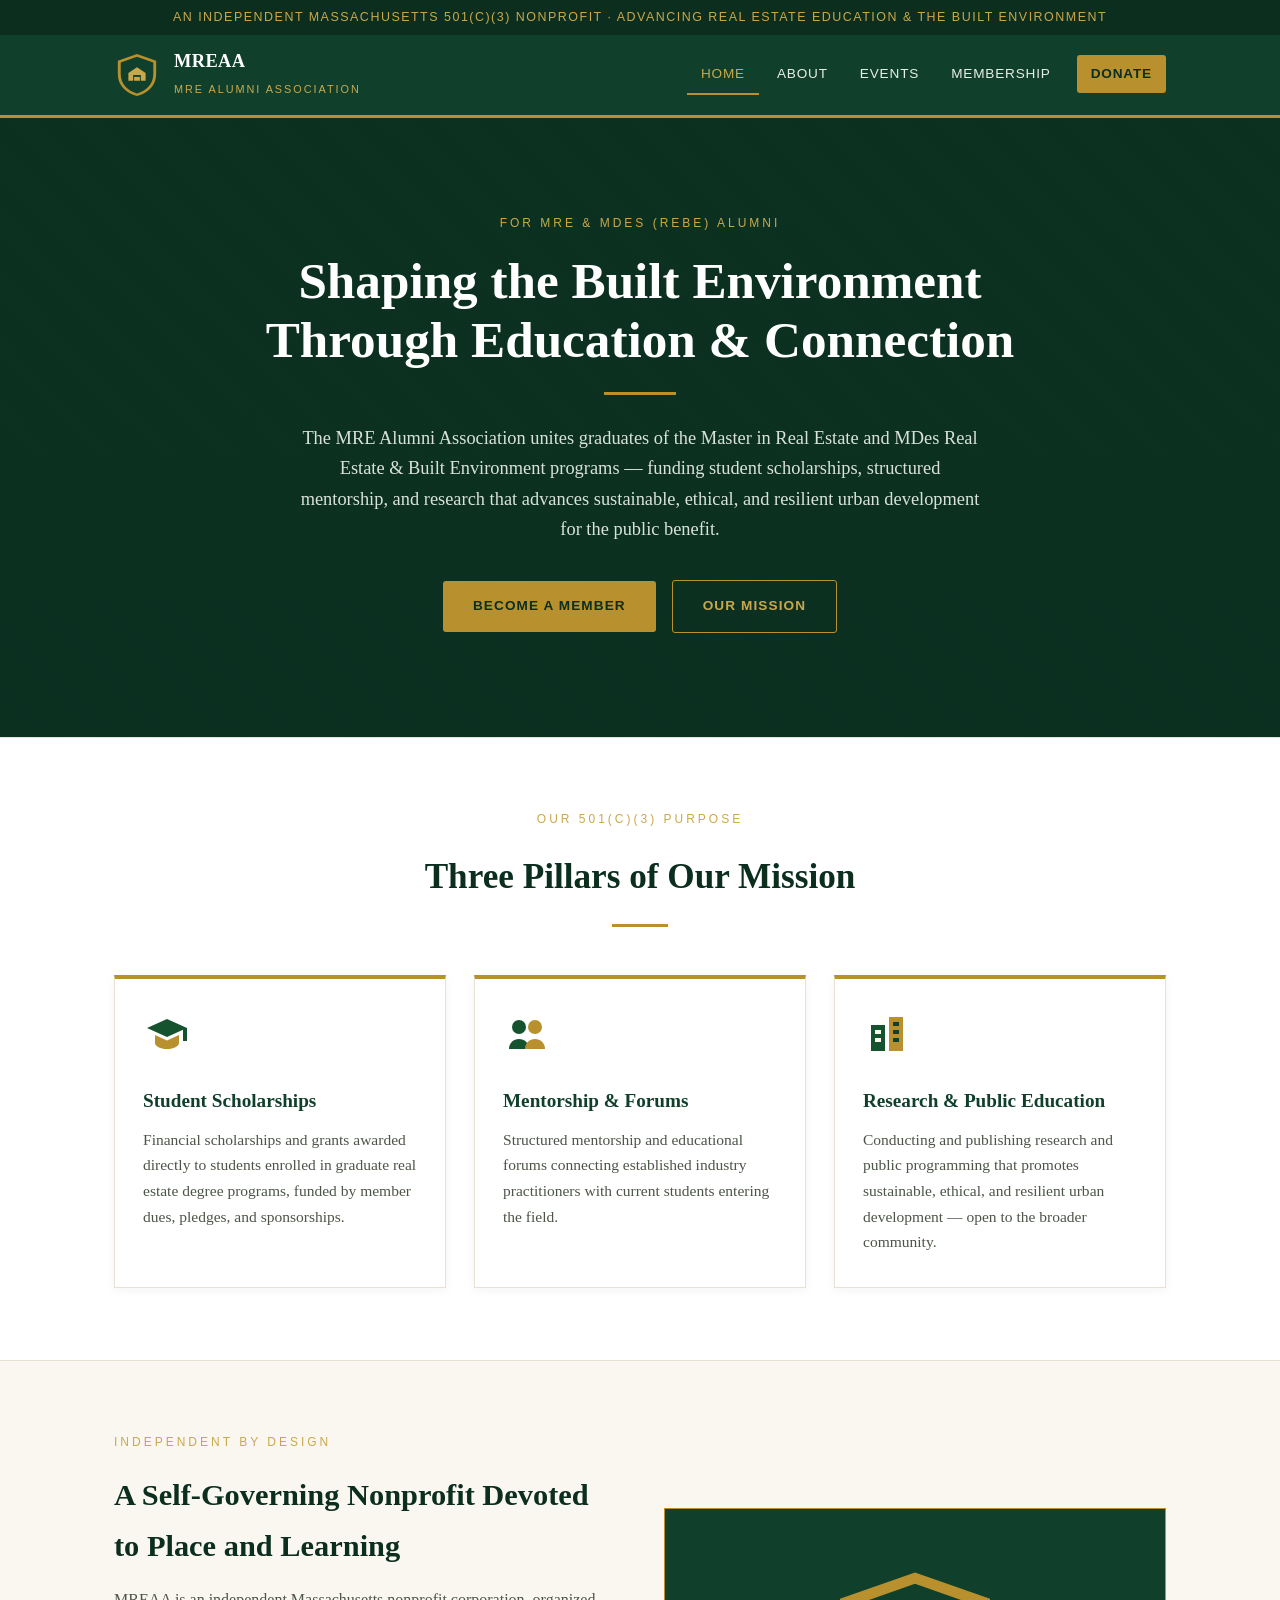
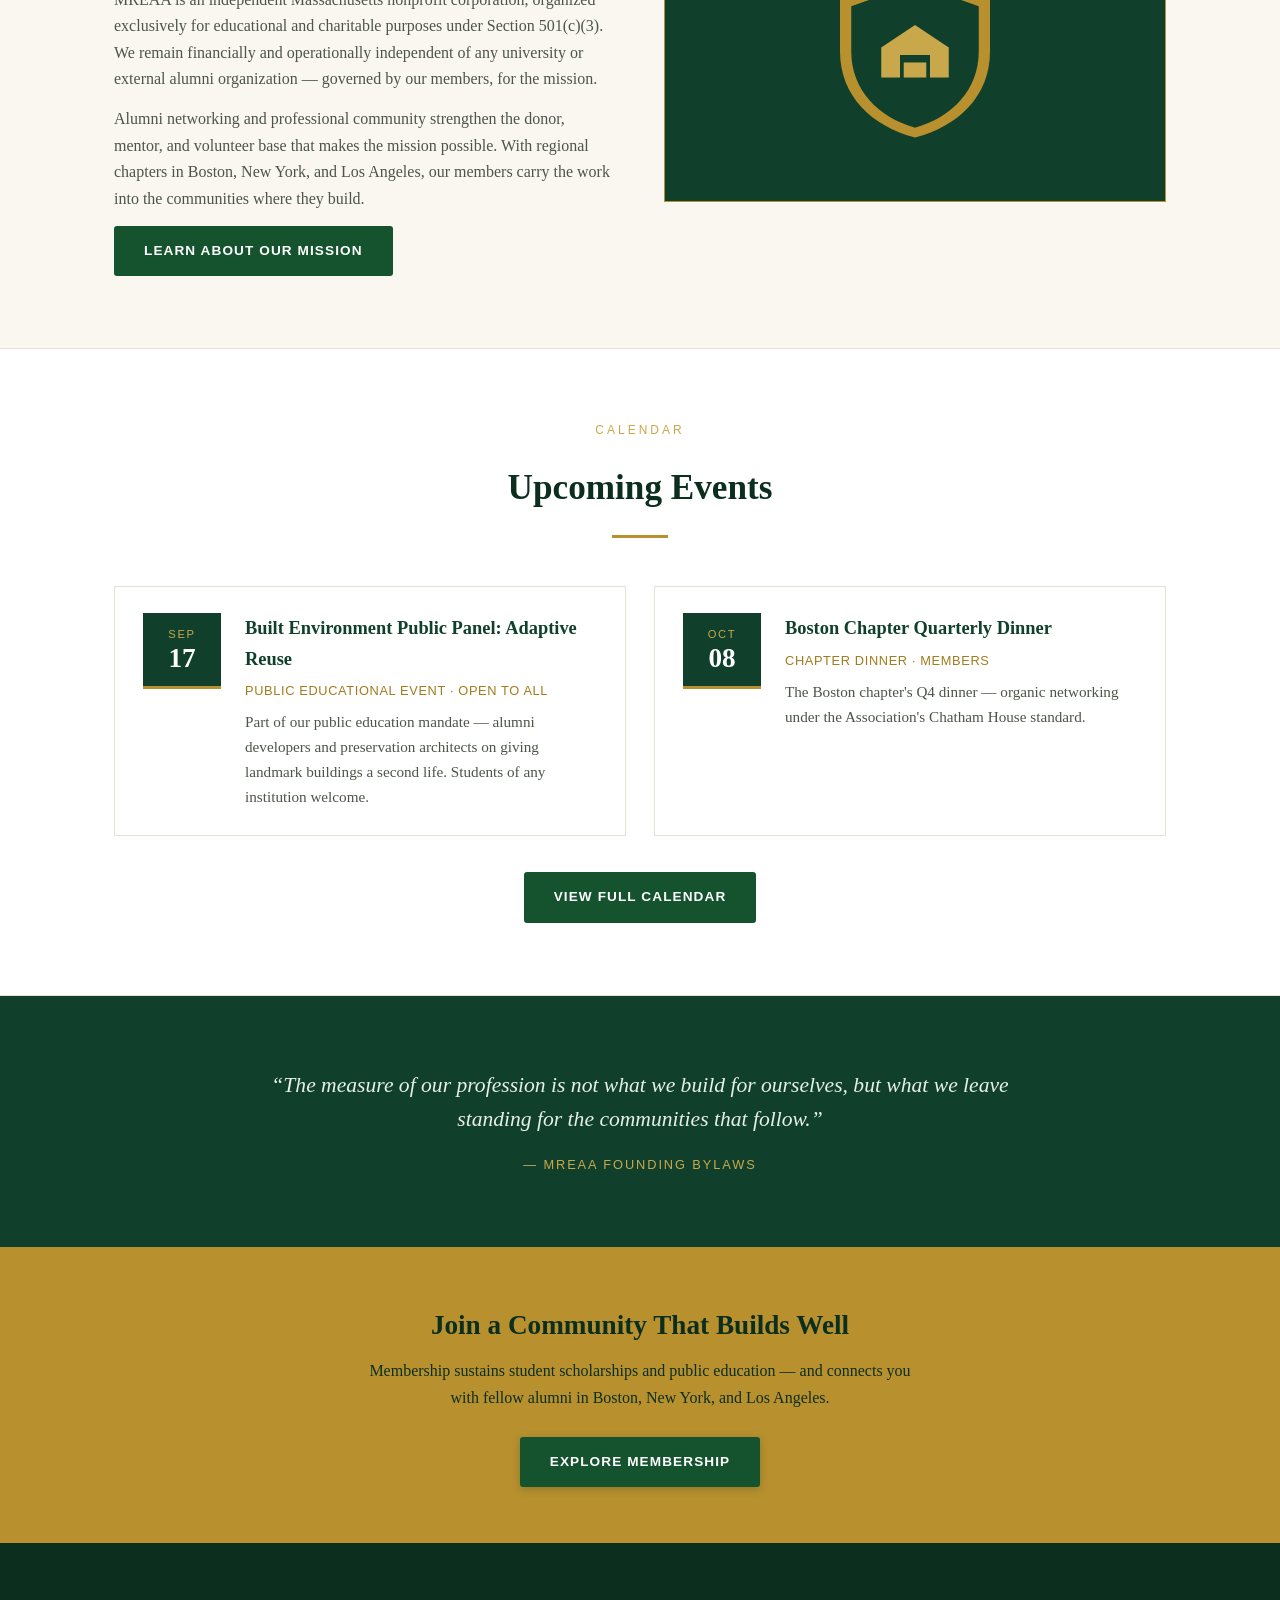
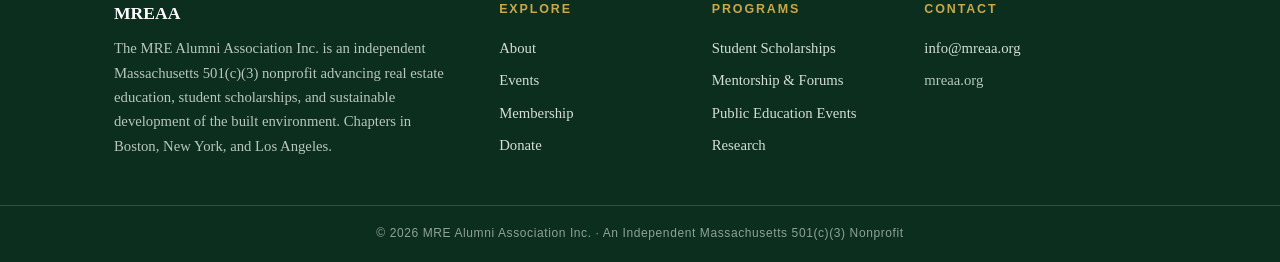
==== index.html @ 16f95cc4 "Add files via upload" ====
<!DOCTYPE html>
<html lang="en">
<head>
<meta charset="UTF-8">
<meta name="viewport" content="width=device-width, initial-scale=1.0">
<title>MREAA — MRE Alumni Association</title>
<meta name="description" content="The MRE Alumni Association (MREAA) is an independent Massachusetts 501(c)(3) nonprofit advancing real estate education, student scholarships, and sustainable development of the built environment.">
<link rel="stylesheet" href="styles.css">
</head>
<body>

<div class="topbar">An independent Massachusetts 501(c)(3) nonprofit · Advancing real estate education &amp; the built environment</div>

<header class="site">
  <div class="nav-wrap">
    <a class="brand" href="index.html">
      <svg class="crest" viewBox="0 0 48 48" xmlns="http://www.w3.org/2000/svg" aria-hidden="true">
        <path d="M24 2 44 9v14c0 12-8.5 20-20 23C12.5 43 4 35 4 23V9z" fill="#b8912e"/>
        <path d="M24 5 41 11v12c0 10.5-7.3 17.6-17 20.4C14.3 40.6 7 33.5 7 23V11z" fill="#10402c"/>
        <path d="M15 30v-8l9-6 9 6v8h-5v-6h-8v6z" fill="#c9a84c"/>
        <rect x="21" y="26" width="6" height="4" fill="#c9a84c"/>
      </svg>
      <span class="brand-text">
        <span class="name">MREAA</span><br>
        <span class="tag">MRE Alumni Association</span>
      </span>
    </a>
    <nav class="main" aria-label="Primary">
      <ul>
        <li><a href="index.html" class="active">Home</a></li>
        <li><a href="about.html">About</a></li>
        <li><a href="events.html">Events</a></li>
        <li><a href="membership.html">Membership</a></li>
        <li><a href="donate.html" class="btn-nav">Donate</a></li>
      </ul>
    </nav>
  </div>
</header>

<section class="hero">
  <span class="kicker">For MRE &amp; MDes (REBE) Alumni</span>
  <h1>Shaping the Built Environment Through Education &amp; Connection</h1>
  <hr class="hero-rule">
  <p class="lede">The MRE Alumni Association unites graduates of the Master in Real Estate and MDes Real Estate &amp; Built Environment programs — funding student scholarships, structured mentorship, and research that advances sustainable, ethical, and resilient urban development for the public benefit.</p>
  <a class="btn btn-gold" href="membership.html">Become a Member</a>
  <a class="btn btn-outline" href="about.html">Our Mission</a>
</section>

<section class="band alt">
  <div class="container">
    <div class="section-head">
      <span class="section-kicker">Our 501(c)(3) Purpose</span>
      <h2 class="section-title">Three Pillars of Our Mission</h2>
      <hr class="rule-under">
    </div>
    <div class="grid cols-3">
      <div class="card">
        <svg class="icon" viewBox="0 0 48 48" fill="none" xmlns="http://www.w3.org/2000/svg" aria-hidden="true">
          <path d="M24 8 4 17l20 9 16-7.2V30h4V17z" fill="#14532d"/>
          <path d="M12 24v8c0 3.3 5.4 6 12 6s12-2.7 12-6v-8l-12 5.4z" fill="#b8912e"/>
        </svg>
        <h3>Student Scholarships</h3>
        <p>Financial scholarships and grants awarded directly to students enrolled in graduate real estate degree programs, funded by member dues, pledges, and sponsorships.</p>
      </div>
      <div class="card">
        <svg class="icon" viewBox="0 0 48 48" fill="none" xmlns="http://www.w3.org/2000/svg" aria-hidden="true">
          <circle cx="16" cy="16" r="7" fill="#14532d"/>
          <circle cx="32" cy="16" r="7" fill="#b8912e"/>
          <path d="M6 38c0-6 4.5-10 10-10s10 4 10 10z" fill="#14532d"/>
          <path d="M22 38c0-6 4.5-10 10-10s10 4 10 10z" fill="#b8912e"/>
        </svg>
        <h3>Mentorship &amp; Forums</h3>
        <p>Structured mentorship and educational forums connecting established industry practitioners with current students entering the field.</p>
      </div>
      <div class="card">
        <svg class="icon" viewBox="0 0 48 48" fill="none" xmlns="http://www.w3.org/2000/svg" aria-hidden="true">
          <rect x="8" y="14" width="14" height="26" fill="#14532d"/>
          <rect x="26" y="6" width="14" height="34" fill="#b8912e"/>
          <rect x="12" y="19" width="6" height="4" fill="#faf7f0"/><rect x="12" y="27" width="6" height="4" fill="#faf7f0"/>
          <rect x="30" y="11" width="6" height="4" fill="#10402c"/><rect x="30" y="19" width="6" height="4" fill="#10402c"/><rect x="30" y="27" width="6" height="4" fill="#10402c"/>
        </svg>
        <h3>Research &amp; Public Education</h3>
        <p>Conducting and publishing research and public programming that promotes sustainable, ethical, and resilient urban development — open to the broader community.</p>
      </div>
    </div>
  </div>
</section>

<section class="band">
  <div class="container two-col">
    <div>
      <span class="section-kicker">Independent by Design</span>
      <h2>A Self-Governing Nonprofit Devoted to Place and Learning</h2>
      <p>MREAA is an independent Massachusetts nonprofit corporation, organized exclusively for educational and charitable purposes under Section 501(c)(3). We remain financially and operationally independent of any university or external alumni organization — governed by our members, for the mission.</p>
      <p>Alumni networking and professional community strengthen the donor, mentor, and volunteer base that makes the mission possible. With regional chapters in Boston, New York, and Los Angeles, our members carry the work into the communities where they build.</p>
      <a class="btn btn-green" href="about.html">Learn About Our Mission</a>
    </div>
    <div class="crest-panel">
      <svg viewBox="0 0 48 48" width="180" height="180" xmlns="http://www.w3.org/2000/svg" aria-hidden="true">
        <path d="M24 2 44 9v14c0 12-8.5 20-20 23C12.5 43 4 35 4 23V9z" fill="#b8912e"/>
        <path d="M24 5 41 11v12c0 10.5-7.3 17.6-17 20.4C14.3 40.6 7 33.5 7 23V11z" fill="#10402c"/>
        <path d="M15 30v-8l9-6 9 6v8h-5v-6h-8v6z" fill="#c9a84c"/>
        <rect x="21" y="26" width="6" height="4" fill="#c9a84c"/>
      </svg>
    </div>
  </div>
</section>

<section class="band alt">
  <div class="container">
    <div class="section-head">
      <span class="section-kicker">Calendar</span>
      <h2 class="section-title">Upcoming Events</h2>
      <hr class="rule-under">
    </div>
    <div class="grid cols-2">
      <div class="event">
        <div class="date"><div class="mon">Sep</div><div class="day">17</div></div>
        <div>
          <h3>Built Environment Public Panel: Adaptive Reuse</h3>
          <div class="meta">Public Educational Event · Open to All</div>
          <p>Part of our public education mandate — alumni developers and preservation architects on giving landmark buildings a second life. Students of any institution welcome.</p>
        </div>
      </div>
      <div class="event">
        <div class="date"><div class="mon">Oct</div><div class="day">08</div></div>
        <div>
          <h3>Boston Chapter Quarterly Dinner</h3>
          <div class="meta">Chapter Dinner · Members</div>
          <p>The Boston chapter's Q4 dinner — organic networking under the Association's Chatham House standard.</p>
        </div>
      </div>
    </div>
    <p style="text-align:center; margin-top:36px;"><a class="btn btn-green" href="events.html">View Full Calendar</a></p>
  </div>
</section>

<section class="band green">
  <div class="container">
    <blockquote class="pull">
      “The measure of our profession is not what we build for ourselves, but what we leave standing for the communities that follow.”
      <footer>— MREAA Founding Bylaws</footer>
    </blockquote>
  </div>
</section>

<div class="cta-strip">
  <h2>Join a Community That Builds Well</h2>
  <p>Membership sustains student scholarships and public education — and connects you with fellow alumni in Boston, New York, and Los Angeles.</p>
  <a class="btn btn-green" href="membership.html">Explore Membership</a>
</div>

<footer class="site">
  <div class="container footer-grid">
    <div class="footer-brand">
      <div class="name">MREAA</div>
      <p>The MRE Alumni Association Inc. is an independent Massachusetts 501(c)(3) nonprofit advancing real estate education, student scholarships, and sustainable development of the built environment. Chapters in Boston, New York, and Los Angeles.</p>
    </div>
    <div>
      <h4>Explore</h4>
      <ul>
        <li><a href="about.html">About</a></li>
        <li><a href="events.html">Events</a></li>
        <li><a href="membership.html">Membership</a></li>
        <li><a href="donate.html">Donate</a></li>
      </ul>
    </div>
    <div>
      <h4>Programs</h4>
      <ul>
        <li><a href="donate.html">Student Scholarships</a></li>
        <li><a href="about.html">Mentorship &amp; Forums</a></li>
        <li><a href="events.html">Public Education Events</a></li>
        <li><a href="about.html">Research</a></li>
      </ul>
    </div>
    <div>
      <h4>Contact</h4>
      <ul>
        <li><a href="mailto:info@mreaa.org">info@mreaa.org</a></li>
        <li>mreaa.org</li>
      </ul>
    </div>
  </div>
  <div class="footer-bottom">© 2026 MRE Alumni Association Inc. · An Independent Massachusetts 501(c)(3) Nonprofit</div>
</footer>

</body>
</html>
---- styles.css ----
/* ==========================================================
   MREAA — MRE Alumni Association
   Ivy League palette: deep green, antique gold, cream
   ========================================================== */

:root {
  --green-900: #0b2e1f;   /* near-black green */
  --green-800: #10402c;
  --green-700: #14532d;   /* primary ivy green */
  --green-600: #1e6b3c;
  --green-100: #e6efe9;
  --gold-600: #a07c1e;
  --gold-500: #b8912e;    /* primary gold */
  --gold-400: #c9a84c;
  --gold-100: #f4ecd8;
  --cream: #faf7f0;
  --ink: #24291f;
  --ink-soft: #4c5548;
  --white: #ffffff;
  --serif: Georgia, "Times New Roman", Times, serif;
  --sans: "Helvetica Neue", Helvetica, Arial, sans-serif;
}

* { margin: 0; padding: 0; box-sizing: border-box; }

html { scroll-behavior: smooth; }

body {
  font-family: var(--serif);
  color: var(--ink);
  background: var(--cream);
  line-height: 1.65;
}

img { max-width: 100%; display: block; }

a { color: var(--green-700); }

.container { max-width: 1100px; margin: 0 auto; padding: 0 24px; }

/* ---------- Top bar ---------- */
.topbar {
  background: var(--green-900);
  color: var(--gold-400);
  font-family: var(--sans);
  font-size: 0.78rem;
  letter-spacing: 0.12em;
  text-transform: uppercase;
  text-align: center;
  padding: 7px 12px;
}

/* ---------- Header / nav ---------- */
header.site {
  background: var(--green-800);
  border-bottom: 3px solid var(--gold-500);
  position: sticky;
  top: 0;
  z-index: 50;
}

.nav-wrap {
  display: flex;
  align-items: center;
  justify-content: space-between;
  padding: 14px 24px;
  max-width: 1100px;
  margin: 0 auto;
  flex-wrap: wrap;
  gap: 12px;
}

.brand {
  display: flex;
  align-items: center;
  gap: 14px;
  text-decoration: none;
}

.brand .crest {
  width: 46px; height: 46px; flex: none;
}

.brand-text .name {
  color: var(--white);
  font-size: 1.15rem;
  font-weight: 700;
  letter-spacing: 0.02em;
  line-height: 1.2;
}

.brand-text .tag {
  color: var(--gold-400);
  font-family: var(--sans);
  font-size: 0.68rem;
  letter-spacing: 0.18em;
  text-transform: uppercase;
}

nav.main ul {
  display: flex;
  list-style: none;
  gap: 4px;
  flex-wrap: wrap;
}

nav.main a {
  display: block;
  color: #e8ede9;
  text-decoration: none;
  font-family: var(--sans);
  font-size: 0.85rem;
  letter-spacing: 0.06em;
  text-transform: uppercase;
  padding: 8px 14px;
  border-bottom: 2px solid transparent;
  transition: color .15s, border-color .15s;
}

nav.main a:hover { color: var(--gold-400); }

nav.main a.active {
  color: var(--gold-400);
  border-bottom-color: var(--gold-500);
}

nav.main a.btn-nav {
  background: var(--gold-500);
  color: var(--green-900);
  font-weight: 700;
  border-radius: 3px;
  border-bottom: none;
  margin-left: 8px;
}

nav.main a.btn-nav:hover { background: var(--gold-400); color: var(--green-900); }

/* ---------- Hero ---------- */
.hero {
  background:
    linear-gradient(rgba(11,46,31,0.82), rgba(11,46,31,0.9)),
    repeating-linear-gradient(45deg, #10402c 0 22px, #0e3a28 22px 44px);
  color: var(--white);
  text-align: center;
  padding: 96px 24px 104px;
}

.hero .kicker,
.section-kicker {
  font-family: var(--sans);
  font-size: 0.75rem;
  letter-spacing: 0.25em;
  text-transform: uppercase;
  color: var(--gold-400);
  display: block;
  margin-bottom: 18px;
}

.hero h1 {
  font-size: clamp(2rem, 5vw, 3.2rem);
  font-weight: 700;
  line-height: 1.15;
  max-width: 820px;
  margin: 0 auto 22px;
}

.hero p.lede {
  font-size: 1.15rem;
  color: #d9e2da;
  max-width: 680px;
  margin: 0 auto 36px;
}

.hero-rule {
  width: 72px; height: 3px;
  background: var(--gold-500);
  margin: 0 auto 28px;
  border: none;
}

/* Page hero (interior pages) */
.page-hero {
  background: linear-gradient(rgba(11,46,31,0.85), rgba(11,46,31,0.92)),
    repeating-linear-gradient(45deg, #10402c 0 22px, #0e3a28 22px 44px);
  color: var(--white);
  text-align: center;
  padding: 64px 24px;
}

.page-hero h1 { font-size: clamp(1.8rem, 4vw, 2.6rem); margin-bottom: 12px; }
.page-hero p { color: #d9e2da; max-width: 640px; margin: 0 auto; }

/* ---------- Buttons ---------- */
.btn {
  display: inline-block;
  font-family: var(--sans);
  font-size: 0.85rem;
  font-weight: 700;
  letter-spacing: 0.08em;
  text-transform: uppercase;
  text-decoration: none;
  padding: 14px 30px;
  border-radius: 3px;
  transition: background .15s, color .15s;
  cursor: pointer;
  border: none;
}

.btn-gold { background: var(--gold-500); color: var(--green-900); }
.btn-gold:hover { background: var(--gold-400); }

.btn-outline {
  background: transparent;
  color: var(--gold-400);
  border: 1.5px solid var(--gold-500);
  margin-left: 12px;
}
.btn-outline:hover { background: var(--gold-500); color: var(--green-900); }

.btn-green { background: var(--green-700); color: var(--white); }
.btn-green:hover { background: var(--green-600); }

/* ---------- Sections ---------- */
section.band { padding: 72px 0; }
section.band.alt { background: var(--white); border-top: 1px solid #e7e2d4; border-bottom: 1px solid #e7e2d4; }
section.band.green { background: var(--green-800); color: var(--white); }
section.band.green h2 { color: var(--white); }

.section-head { text-align: center; max-width: 700px; margin: 0 auto 48px; }

h2.section-title {
  font-size: clamp(1.6rem, 3.4vw, 2.2rem);
  color: var(--green-900);
  margin-bottom: 14px;
}

.section-head p { color: var(--ink-soft); }

.rule-under {
  width: 56px; height: 3px; background: var(--gold-500);
  border: none; margin: 18px auto 0;
}

/* ---------- Cards ---------- */
.grid { display: grid; gap: 28px; }
.grid.cols-3 { grid-template-columns: repeat(auto-fit, minmax(280px, 1fr)); }
.grid.cols-2 { grid-template-columns: repeat(auto-fit, minmax(320px, 1fr)); }

.card {
  background: var(--white);
  border: 1px solid #e7e2d4;
  border-top: 4px solid var(--gold-500);
  padding: 32px 28px;
  box-shadow: 0 2px 10px rgba(11,46,31,0.05);
}

.card h3 { color: var(--green-800); font-size: 1.2rem; margin-bottom: 10px; }
.card p { color: var(--ink-soft); font-size: 0.97rem; }

.card .icon {
  width: 48px; height: 48px;
  margin-bottom: 18px;
}

/* Event cards */
.event {
  display: flex;
  gap: 24px;
  background: var(--white);
  border: 1px solid #e7e2d4;
  padding: 26px 28px;
  align-items: flex-start;
}

.event .date {
  flex: none;
  width: 78px;
  text-align: center;
  background: var(--green-800);
  color: var(--white);
  border-bottom: 3px solid var(--gold-500);
  padding: 12px 8px;
}

.event .date .mon {
  font-family: var(--sans);
  font-size: 0.7rem;
  letter-spacing: 0.15em;
  text-transform: uppercase;
  color: var(--gold-400);
}

.event .date .day { font-size: 1.7rem; font-weight: 700; line-height: 1.1; }

.event h3 { color: var(--green-800); margin-bottom: 6px; font-size: 1.15rem; }

.event .meta {
  font-family: var(--sans);
  font-size: 0.8rem;
  color: var(--gold-600);
  letter-spacing: 0.05em;
  text-transform: uppercase;
  margin-bottom: 8px;
}

.event p { color: var(--ink-soft); font-size: 0.95rem; }

/* ---------- Stats ---------- */
.stats { display: grid; grid-template-columns: repeat(auto-fit, minmax(180px, 1fr)); gap: 24px; text-align: center; }
.stat .num { font-size: 2.6rem; font-weight: 700; color: var(--gold-400); line-height: 1.1; }
.stat .label { font-family: var(--sans); font-size: 0.8rem; letter-spacing: 0.12em; text-transform: uppercase; color: #cfd9d1; margin-top: 6px; }

/* ---------- Membership tiers ---------- */
.tier {
  background: var(--white);
  border: 1px solid #e7e2d4;
  padding: 36px 30px;
  text-align: center;
  display: flex;
  flex-direction: column;
}

.tier.featured { border: 2px solid var(--gold-500); position: relative; }

.tier.featured .flag {
  position: absolute; top: -13px; left: 50%; transform: translateX(-50%);
  background: var(--gold-500); color: var(--green-900);
  font-family: var(--sans); font-size: 0.68rem; font-weight: 700;
  letter-spacing: 0.14em; text-transform: uppercase;
  padding: 4px 14px; border-radius: 2px;
}

.tier h3 { color: var(--green-800); font-size: 1.25rem; }

.tier .price { font-size: 2.4rem; font-weight: 700; color: var(--green-900); margin: 14px 0 2px; }
.tier .per { font-family: var(--sans); font-size: 0.78rem; color: var(--ink-soft); text-transform: uppercase; letter-spacing: 0.1em; margin-bottom: 20px; }

.tier ul { list-style: none; text-align: left; margin: 0 0 26px; flex: 1; }
.tier ul li {
  padding: 8px 0 8px 26px;
  border-bottom: 1px solid #f0ece0;
  font-size: 0.93rem;
  color: var(--ink-soft);
  position: relative;
}
.tier ul li::before {
  content: "✦";
  color: var(--gold-500);
  position: absolute; left: 2px;
}

/* ---------- Forms ---------- */
.form-panel {
  background: var(--white);
  border: 1px solid #e7e2d4;
  border-top: 4px solid var(--gold-500);
  padding: 40px;
  max-width: 720px;
  margin: 0 auto;
}

.form-grid { display: grid; grid-template-columns: 1fr 1fr; gap: 18px; }
.form-grid .full { grid-column: 1 / -1; }

label {
  display: block;
  font-family: var(--sans);
  font-size: 0.78rem;
  font-weight: 700;
  letter-spacing: 0.08em;
  text-transform: uppercase;
  color: var(--green-800);
  margin-bottom: 6px;
}

input, select, textarea {
  width: 100%;
  font-family: var(--serif);
  font-size: 1rem;
  padding: 11px 12px;
  border: 1px solid #cfc9b8;
  border-radius: 2px;
  background: var(--cream);
  color: var(--ink);
}

input:focus, select:focus, textarea:focus {
  outline: 2px solid var(--gold-500);
  border-color: var(--gold-500);
}

/* ---------- Donate levels ---------- */
.give-levels { display: grid; grid-template-columns: repeat(auto-fit, minmax(150px, 1fr)); gap: 16px; margin: 28px 0; }

.give-level {
  border: 1.5px solid var(--green-700);
  background: var(--white);
  color: var(--green-800);
  text-align: center;
  padding: 20px 10px;
  font-size: 1.3rem;
  font-weight: 700;
  cursor: pointer;
  transition: background .15s, color .15s;
}
.give-level:hover, .give-level.selected { background: var(--green-700); color: var(--white); }
.give-level small { display: block; font-family: var(--sans); font-size: 0.68rem; font-weight: 400; letter-spacing: 0.1em; text-transform: uppercase; margin-top: 4px; }

/* ---------- Quote ---------- */
blockquote.pull {
  max-width: 760px;
  margin: 0 auto;
  text-align: center;
  font-size: 1.35rem;
  font-style: italic;
  color: var(--green-100);
  line-height: 1.6;
}
blockquote.pull footer {
  margin-top: 18px;
  font-style: normal;
  font-family: var(--sans);
  font-size: 0.8rem;
  letter-spacing: 0.15em;
  text-transform: uppercase;
  color: var(--gold-400);
}

/* ---------- CTA strip ---------- */
.cta-strip {
  background: var(--gold-500);
  color: var(--green-900);
  text-align: center;
  padding: 56px 24px;
}
.cta-strip h2 { font-size: 1.7rem; margin-bottom: 10px; }
.cta-strip p { max-width: 560px; margin: 0 auto 26px; }
.cta-strip .btn-green { box-shadow: 0 2px 8px rgba(11,46,31,0.25); }

/* ---------- Footer ---------- */
footer.site {
  background: var(--green-900);
  color: #b9c6bc;
  padding: 56px 0 0;
  font-size: 0.92rem;
}

.footer-grid {
  display: grid;
  grid-template-columns: 2fr 1fr 1fr 1.4fr;
  gap: 40px;
  padding-bottom: 40px;
}

footer.site h4 {
  color: var(--gold-400);
  font-family: var(--sans);
  font-size: 0.78rem;
  letter-spacing: 0.15em;
  text-transform: uppercase;
  margin-bottom: 16px;
}

footer.site ul { list-style: none; }
footer.site ul li { margin-bottom: 8px; }
footer.site a { color: #d5ded7; text-decoration: none; }
footer.site a:hover { color: var(--gold-400); }

.footer-brand .name { color: var(--white); font-size: 1.1rem; font-weight: 700; margin-bottom: 8px; }

.footer-bottom {
  border-top: 1px solid rgba(201,168,76,0.25);
  padding: 18px 0;
  text-align: center;
  font-family: var(--sans);
  font-size: 0.75rem;
  letter-spacing: 0.05em;
  color: #8fa295;
}

/* ---------- Misc ---------- */
.two-col { display: grid; grid-template-columns: 1fr 1fr; gap: 48px; align-items: center; }
.two-col h2 { color: var(--green-900); font-size: 1.9rem; margin-bottom: 16px; }
.two-col p { color: var(--ink-soft); margin-bottom: 14px; }

.crest-panel {
  background: var(--green-800);
  border: 1px solid var(--gold-500);
  display: flex;
  align-items: center;
  justify-content: center;
  padding: 56px;
}

.notice {
  font-family: var(--sans);
  font-size: 0.8rem;
  color: var(--ink-soft);
  text-align: center;
  margin-top: 16px;
}

@media (max-width: 860px) {
  .footer-grid { grid-template-columns: 1fr 1fr; }
  .two-col { grid-template-columns: 1fr; }
  .form-grid { grid-template-columns: 1fr; }
  .event { flex-direction: column; }
}
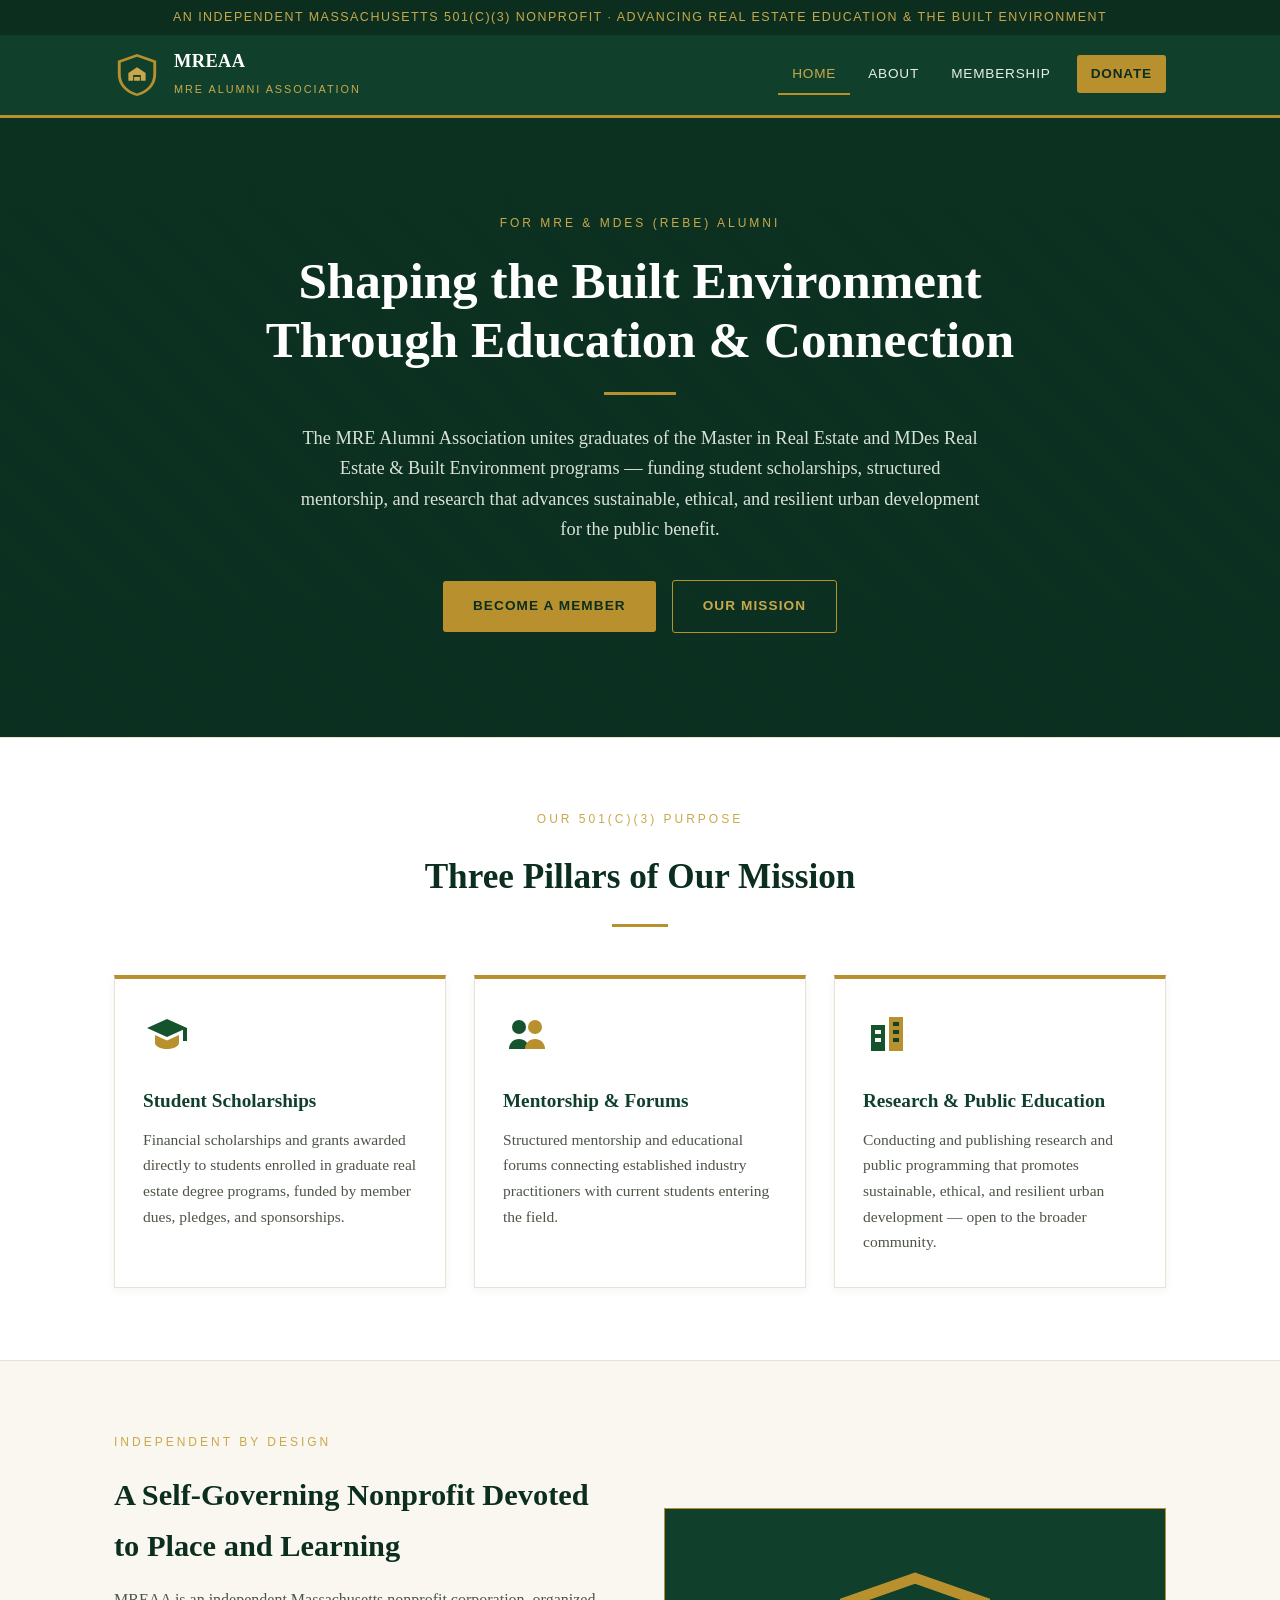
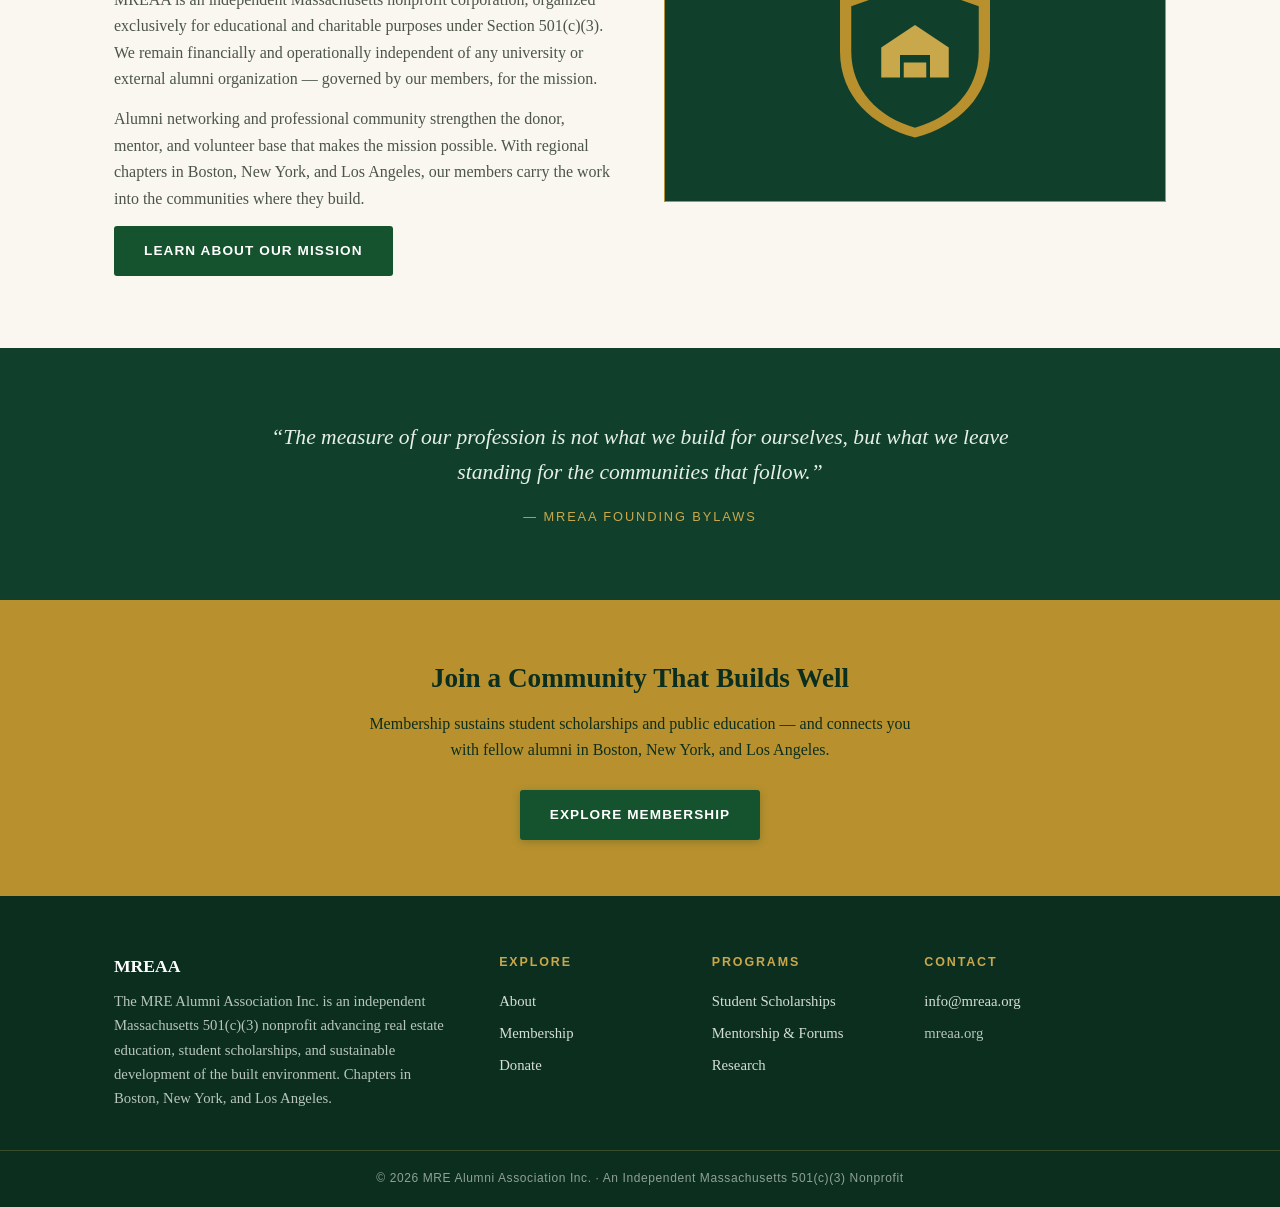
==== commit c8050532: "Add files via upload" ====
--- a/index.html
+++ b/index.html
@@ -28,9 +28,7 @@
     <nav class="main" aria-label="Primary">
       <ul>
         <li><a href="index.html" class="active">Home</a></li>
-        <li><a href="about.html">About</a></li>
-        <li><a href="events.html">Events</a></li>
-        <li><a href="membership.html">Membership</a></li>
+        <li><a href="about.html">About</a></li>        <li><a href="membership.html">Membership</a></li>
         <li><a href="donate.html" class="btn-nav">Donate</a></li>
       </ul>
     </nav>
@@ -106,35 +104,6 @@
   </div>
 </section>
 
-<section class="band alt">
-  <div class="container">
-    <div class="section-head">
-      <span class="section-kicker">Calendar</span>
-      <h2 class="section-title">Upcoming Events</h2>
-      <hr class="rule-under">
-    </div>
-    <div class="grid cols-2">
-      <div class="event">
-        <div class="date"><div class="mon">Sep</div><div class="day">17</div></div>
-        <div>
-          <h3>Built Environment Public Panel: Adaptive Reuse</h3>
-          <div class="meta">Public Educational Event · Open to All</div>
-          <p>Part of our public education mandate — alumni developers and preservation architects on giving landmark buildings a second life. Students of any institution welcome.</p>
-        </div>
-      </div>
-      <div class="event">
-        <div class="date"><div class="mon">Oct</div><div class="day">08</div></div>
-        <div>
-          <h3>Boston Chapter Quarterly Dinner</h3>
-          <div class="meta">Chapter Dinner · Members</div>
-          <p>The Boston chapter's Q4 dinner — organic networking under the Association's Chatham House standard.</p>
-        </div>
-      </div>
-    </div>
-    <p style="text-align:center; margin-top:36px;"><a class="btn btn-green" href="events.html">View Full Calendar</a></p>
-  </div>
-</section>
-
 <section class="band green">
   <div class="container">
     <blockquote class="pull">
@@ -159,9 +128,7 @@
     <div>
       <h4>Explore</h4>
       <ul>
-        <li><a href="about.html">About</a></li>
-        <li><a href="events.html">Events</a></li>
-        <li><a href="membership.html">Membership</a></li>
+        <li><a href="about.html">About</a></li>        <li><a href="membership.html">Membership</a></li>
         <li><a href="donate.html">Donate</a></li>
       </ul>
     </div>
@@ -169,9 +136,7 @@
       <h4>Programs</h4>
       <ul>
         <li><a href="donate.html">Student Scholarships</a></li>
-        <li><a href="about.html">Mentorship &amp; Forums</a></li>
-        <li><a href="events.html">Public Education Events</a></li>
-        <li><a href="about.html">Research</a></li>
+        <li><a href="about.html">Mentorship &amp; Forums</a></li>        <li><a href="about.html">Research</a></li>
       </ul>
     </div>
     <div>
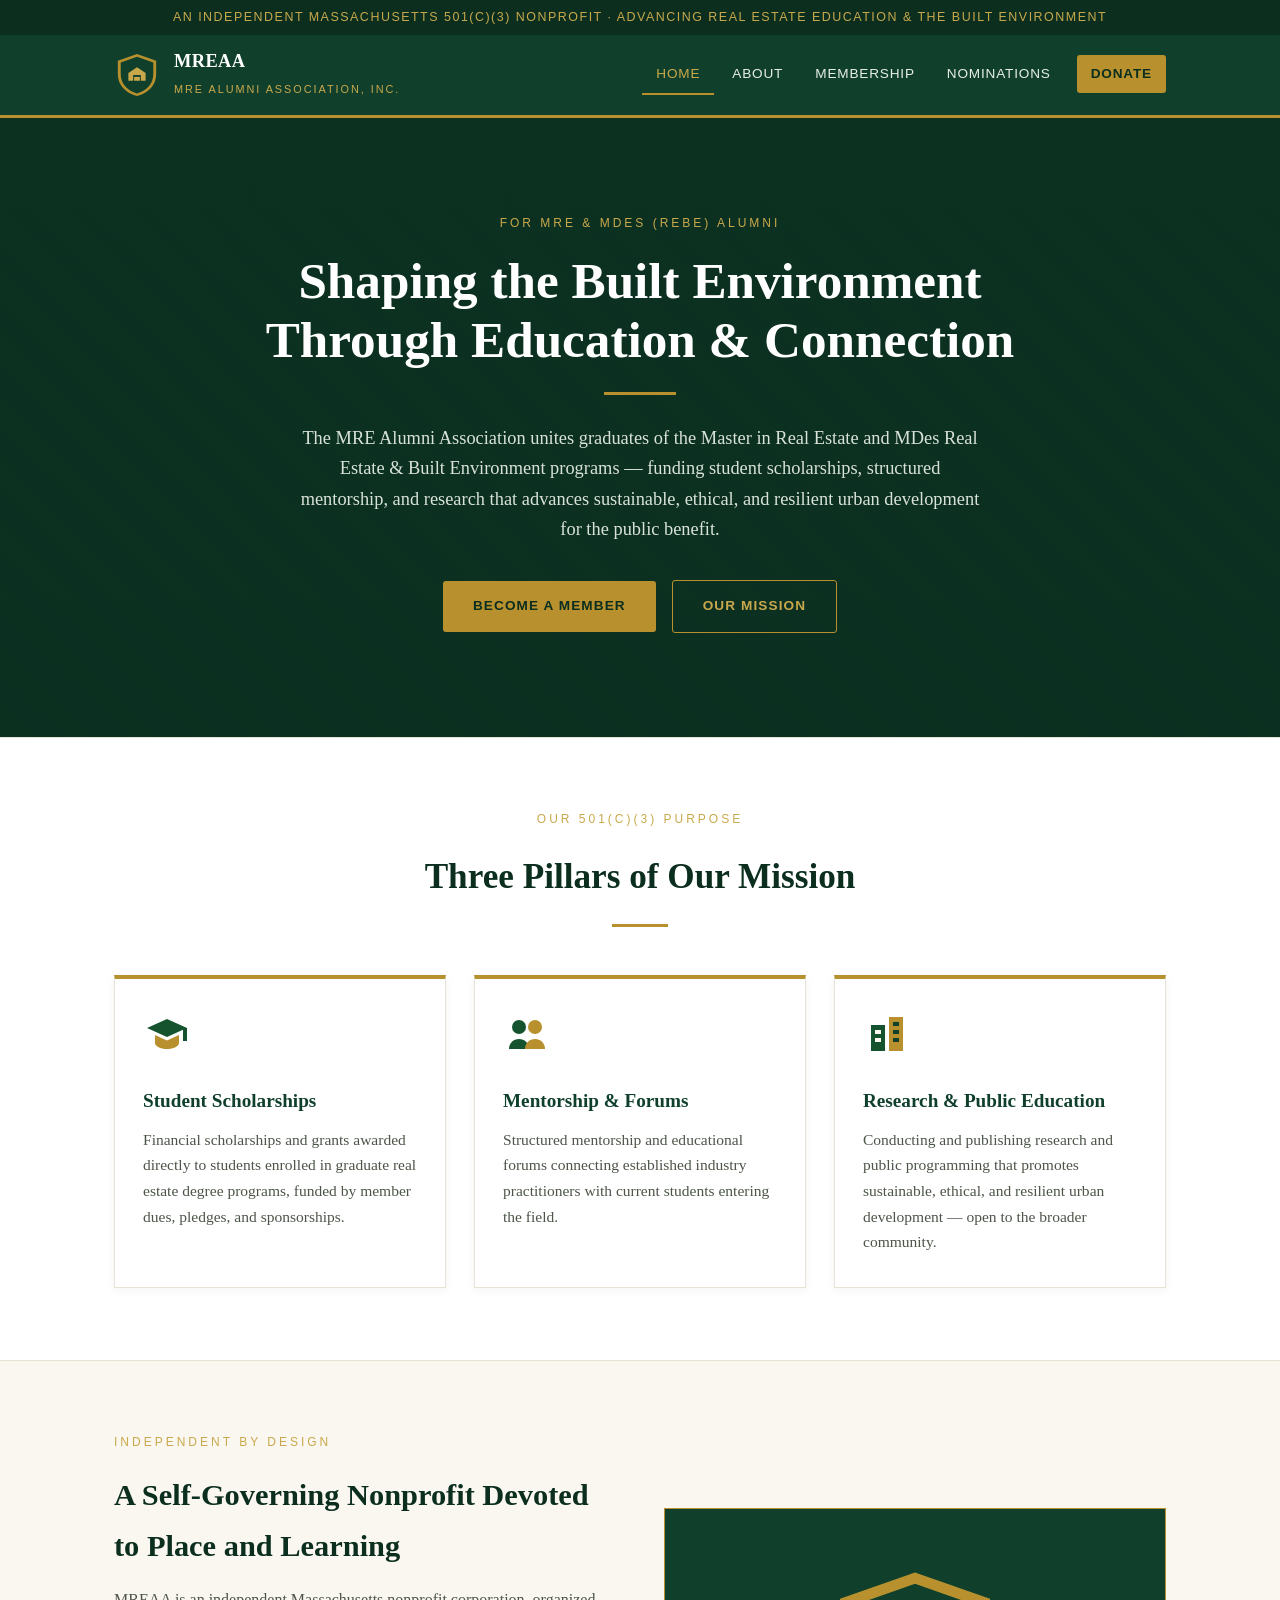
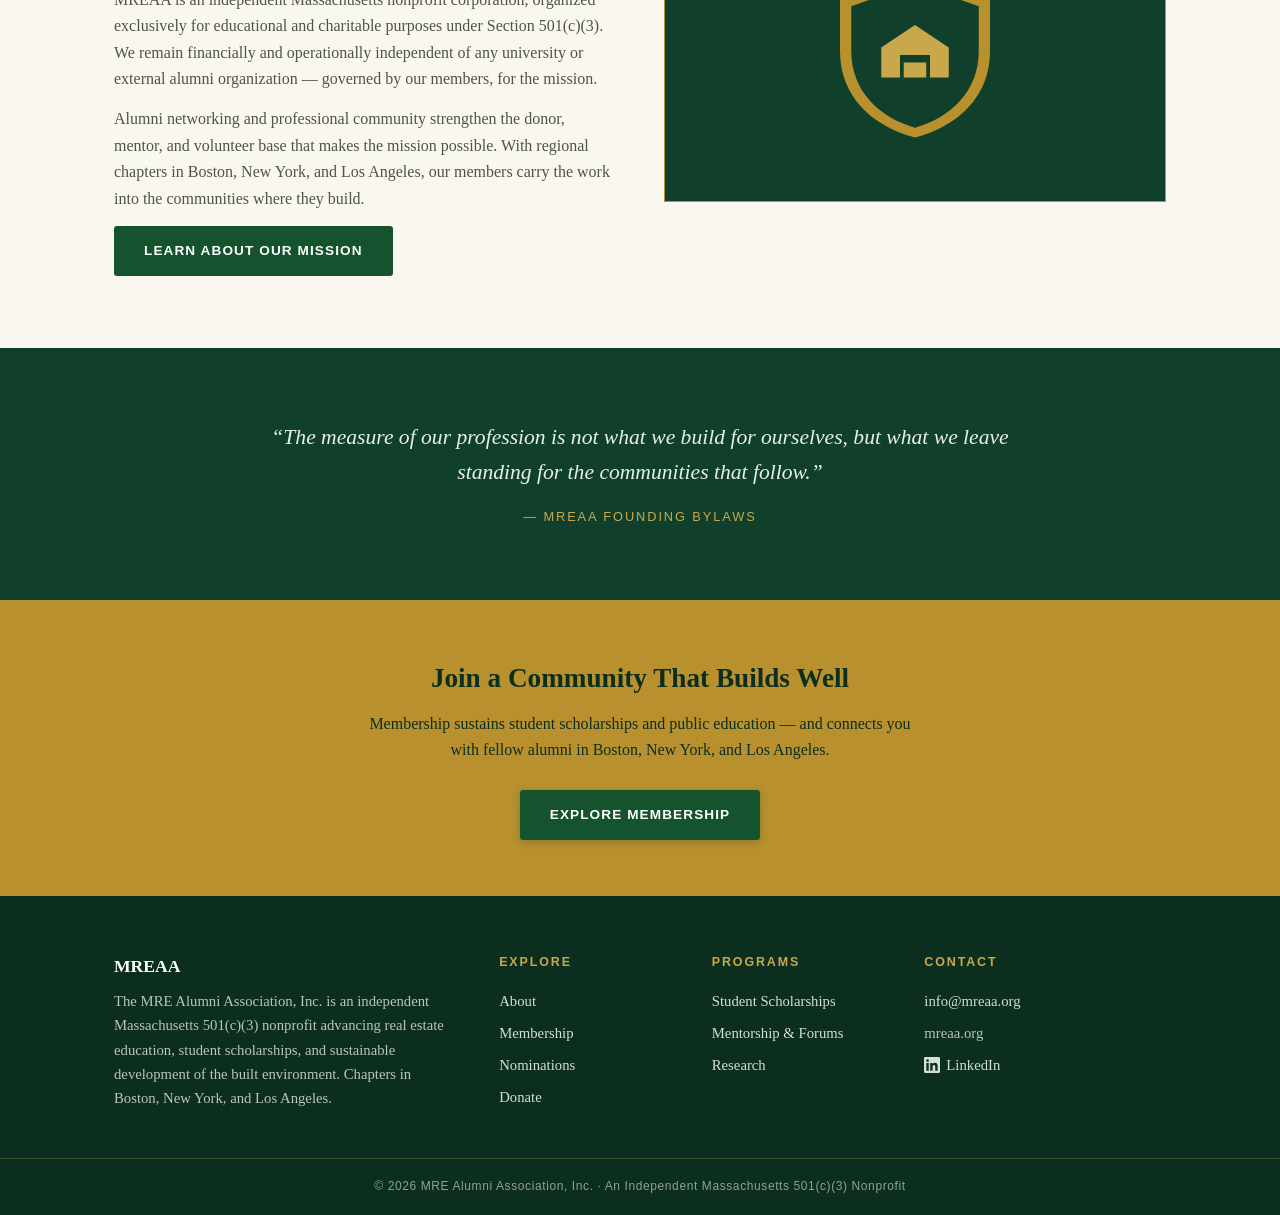
==== commit 42f4dd10: "Add files via upload" ====
--- a/index.html
+++ b/index.html
@@ -3,7 +3,7 @@
 <head>
 <meta charset="UTF-8">
 <meta name="viewport" content="width=device-width, initial-scale=1.0">
-<title>MREAA — MRE Alumni Association</title>
+<title>MREAA — MRE Alumni Association, Inc.</title>
 <meta name="description" content="The MRE Alumni Association (MREAA) is an independent Massachusetts 501(c)(3) nonprofit advancing real estate education, student scholarships, and sustainable development of the built environment.">
 <link rel="stylesheet" href="styles.css">
 </head>
@@ -22,13 +22,14 @@
       </svg>
       <span class="brand-text">
         <span class="name">MREAA</span><br>
-        <span class="tag">MRE Alumni Association</span>
+        <span class="tag">MRE Alumni Association, Inc.</span>
       </span>
     </a>
     <nav class="main" aria-label="Primary">
       <ul>
         <li><a href="index.html" class="active">Home</a></li>
         <li><a href="about.html">About</a></li>        <li><a href="membership.html">Membership</a></li>
+        <li><a href="nominations.html">Nominations</a></li>
         <li><a href="donate.html" class="btn-nav">Donate</a></li>
       </ul>
     </nav>
@@ -123,12 +124,13 @@
   <div class="container footer-grid">
     <div class="footer-brand">
       <div class="name">MREAA</div>
-      <p>The MRE Alumni Association Inc. is an independent Massachusetts 501(c)(3) nonprofit advancing real estate education, student scholarships, and sustainable development of the built environment. Chapters in Boston, New York, and Los Angeles.</p>
+      <p>The MRE Alumni Association, Inc. is an independent Massachusetts 501(c)(3) nonprofit advancing real estate education, student scholarships, and sustainable development of the built environment. Chapters in Boston, New York, and Los Angeles.</p>
     </div>
     <div>
       <h4>Explore</h4>
       <ul>
         <li><a href="about.html">About</a></li>        <li><a href="membership.html">Membership</a></li>
+        <li><a href="nominations.html">Nominations</a></li>
         <li><a href="donate.html">Donate</a></li>
       </ul>
     </div>
@@ -144,10 +146,11 @@
       <ul>
         <li><a href="mailto:info@mreaa.org">info@mreaa.org</a></li>
         <li>mreaa.org</li>
+        <li><a href="https://www.linkedin.com/company/mreaa" target="_blank" rel="noopener"><svg viewBox="0 0 24 24" width="16" height="16" fill="currentColor" aria-hidden="true" style="vertical-align:-3px;margin-right:6px;"><path d="M20.45 20.45h-3.56v-5.57c0-1.33-.02-3.04-1.85-3.04-1.85 0-2.14 1.45-2.14 2.94v5.67H9.34V9h3.42v1.56h.05c.48-.9 1.64-1.85 3.37-1.85 3.6 0 4.27 2.37 4.27 5.46v6.28zM5.34 7.43a2.06 2.06 0 1 1 0-4.13 2.06 2.06 0 0 1 0 4.13zM7.12 20.45H3.56V9h3.56v11.45zM22.22 0H1.77C.79 0 0 .77 0 1.73v20.54C0 23.23.79 24 1.77 24h20.45c.98 0 1.78-.77 1.78-1.73V1.73C24 .77 23.2 0 22.22 0z"/></svg>LinkedIn</a></li>
       </ul>
     </div>
   </div>
-  <div class="footer-bottom">© 2026 MRE Alumni Association Inc. · An Independent Massachusetts 501(c)(3) Nonprofit</div>
+  <div class="footer-bottom">© 2026 MRE Alumni Association, Inc. · An Independent Massachusetts 501(c)(3) Nonprofit</div>
 </footer>
 
 </body>
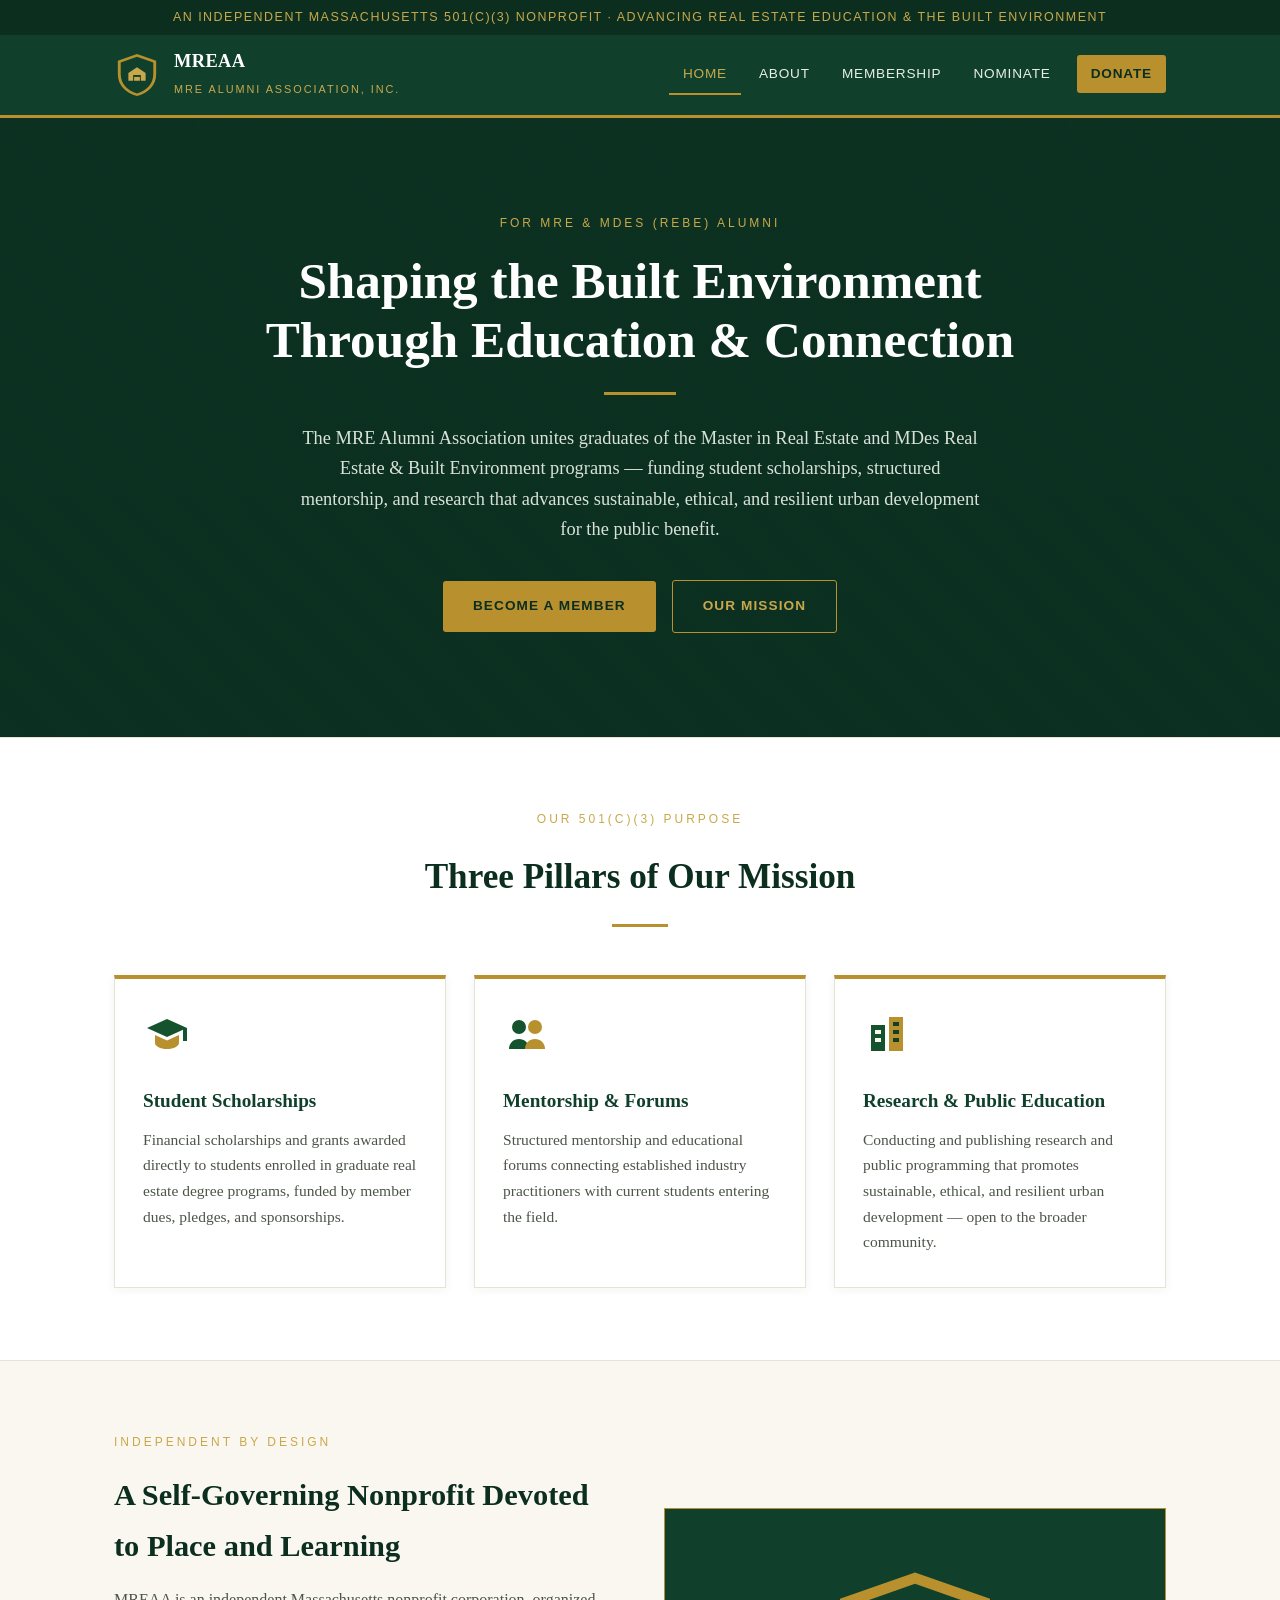
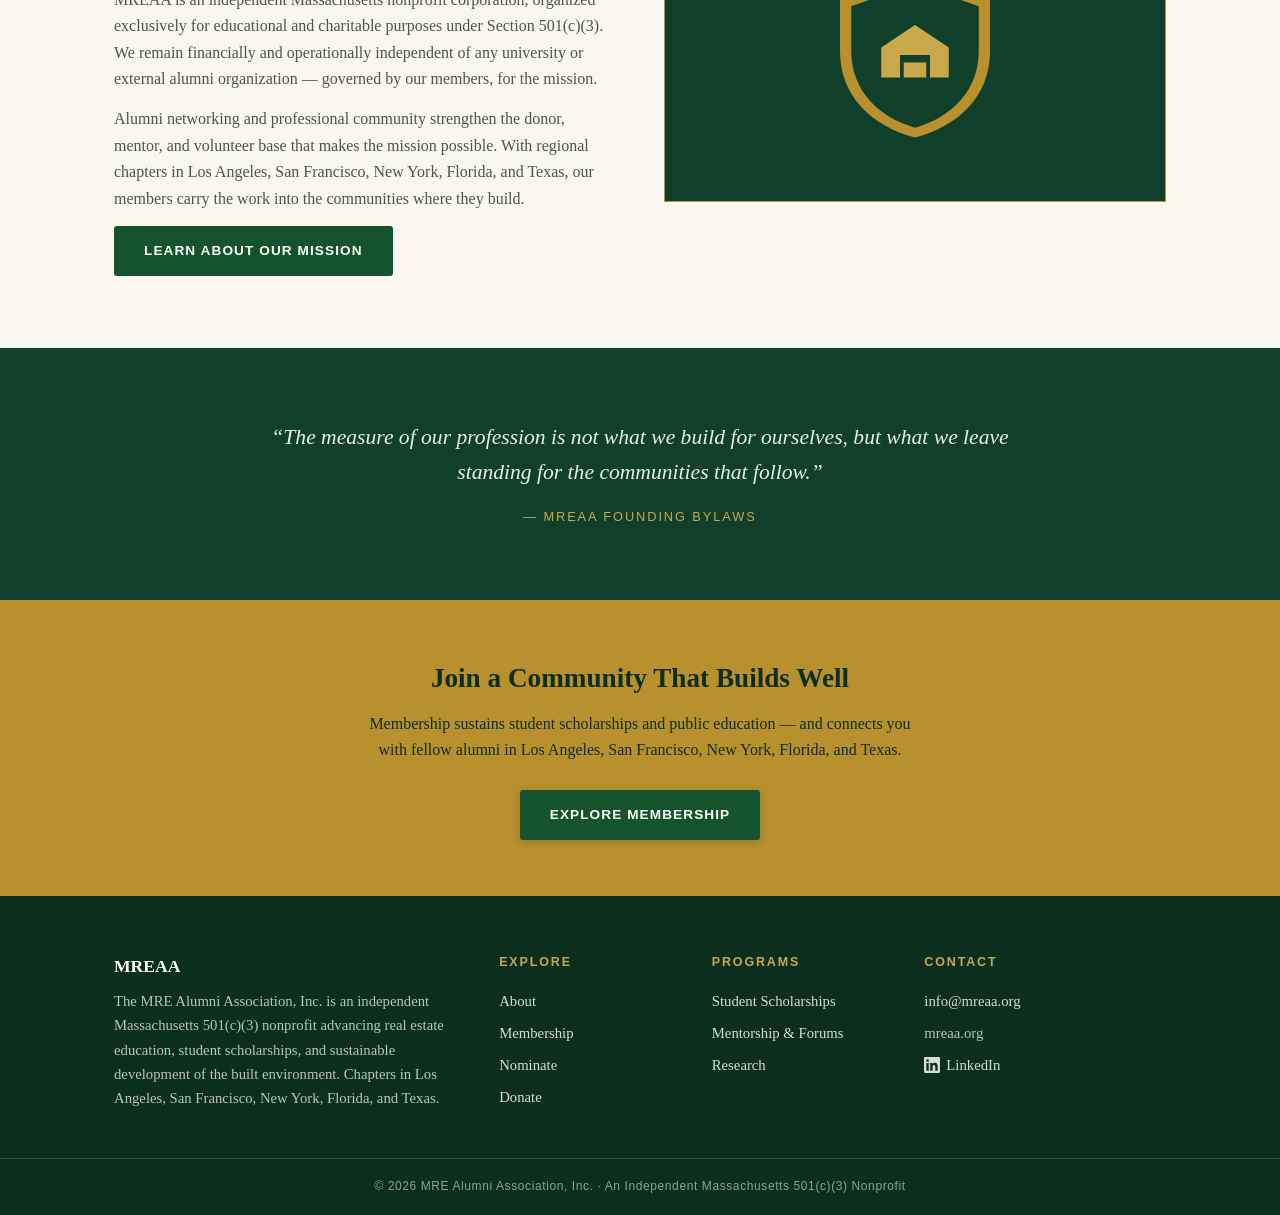
==== commit 2d5a6f58: "Add files via upload" ====
--- a/index.html
+++ b/index.html
@@ -29,7 +29,7 @@
       <ul>
         <li><a href="index.html" class="active">Home</a></li>
         <li><a href="about.html">About</a></li>        <li><a href="membership.html">Membership</a></li>
-        <li><a href="nominations.html">Nominations</a></li>
+        <li><a href="nominate">Nominate</a></li>
         <li><a href="donate.html" class="btn-nav">Donate</a></li>
       </ul>
     </nav>
@@ -91,7 +91,7 @@
       <span class="section-kicker">Independent by Design</span>
       <h2>A Self-Governing Nonprofit Devoted to Place and Learning</h2>
       <p>MREAA is an independent Massachusetts nonprofit corporation, organized exclusively for educational and charitable purposes under Section 501(c)(3). We remain financially and operationally independent of any university or external alumni organization — governed by our members, for the mission.</p>
-      <p>Alumni networking and professional community strengthen the donor, mentor, and volunteer base that makes the mission possible. With regional chapters in Boston, New York, and Los Angeles, our members carry the work into the communities where they build.</p>
+      <p>Alumni networking and professional community strengthen the donor, mentor, and volunteer base that makes the mission possible. With regional chapters in Los Angeles, San Francisco, New York, Florida, and Texas, our members carry the work into the communities where they build.</p>
       <a class="btn btn-green" href="about.html">Learn About Our Mission</a>
     </div>
     <div class="crest-panel">
@@ -116,7 +116,7 @@
 
 <div class="cta-strip">
   <h2>Join a Community That Builds Well</h2>
-  <p>Membership sustains student scholarships and public education — and connects you with fellow alumni in Boston, New York, and Los Angeles.</p>
+  <p>Membership sustains student scholarships and public education — and connects you with fellow alumni in Los Angeles, San Francisco, New York, Florida, and Texas.</p>
   <a class="btn btn-green" href="membership.html">Explore Membership</a>
 </div>
 
@@ -124,13 +124,13 @@
   <div class="container footer-grid">
     <div class="footer-brand">
       <div class="name">MREAA</div>
-      <p>The MRE Alumni Association, Inc. is an independent Massachusetts 501(c)(3) nonprofit advancing real estate education, student scholarships, and sustainable development of the built environment. Chapters in Boston, New York, and Los Angeles.</p>
+      <p>The MRE Alumni Association, Inc. is an independent Massachusetts 501(c)(3) nonprofit advancing real estate education, student scholarships, and sustainable development of the built environment. Chapters in Los Angeles, San Francisco, New York, Florida, and Texas.</p>
     </div>
     <div>
       <h4>Explore</h4>
       <ul>
         <li><a href="about.html">About</a></li>        <li><a href="membership.html">Membership</a></li>
-        <li><a href="nominations.html">Nominations</a></li>
+        <li><a href="nominate">Nominate</a></li>
         <li><a href="donate.html">Donate</a></li>
       </ul>
     </div>
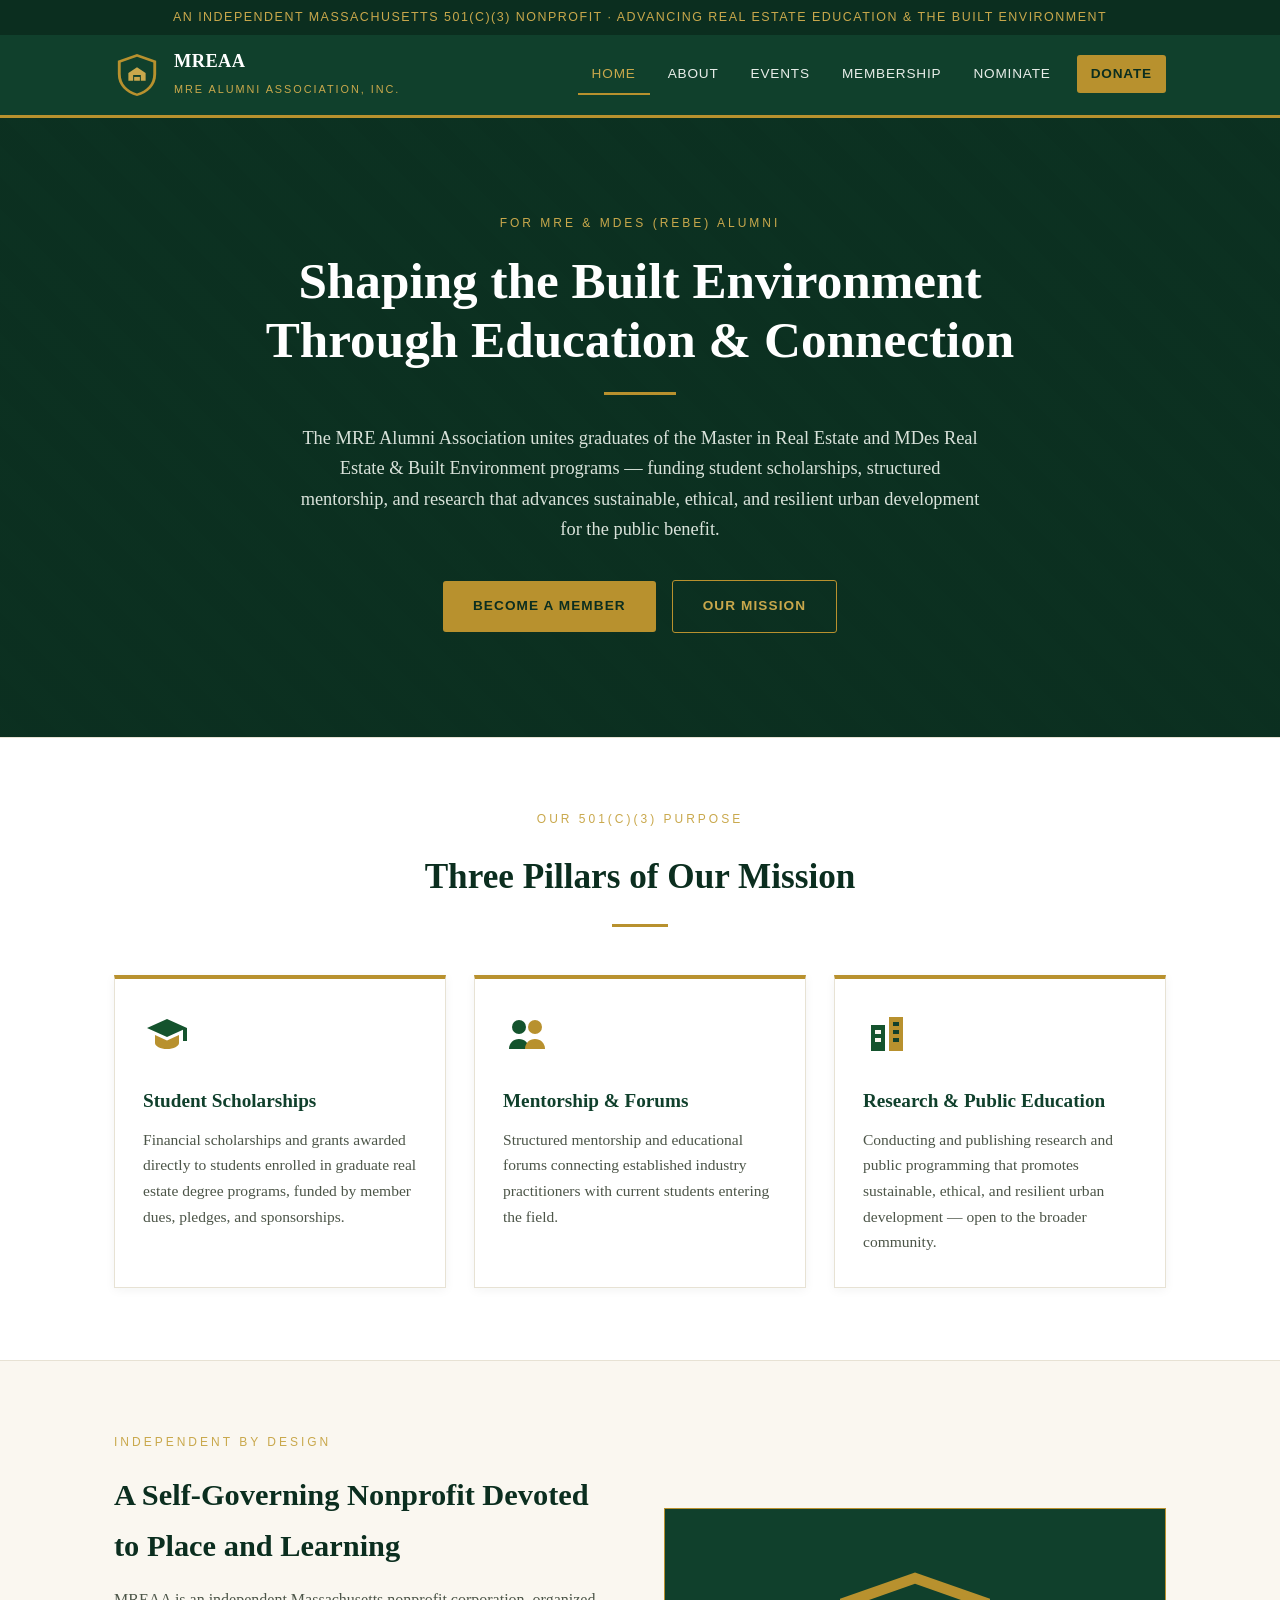
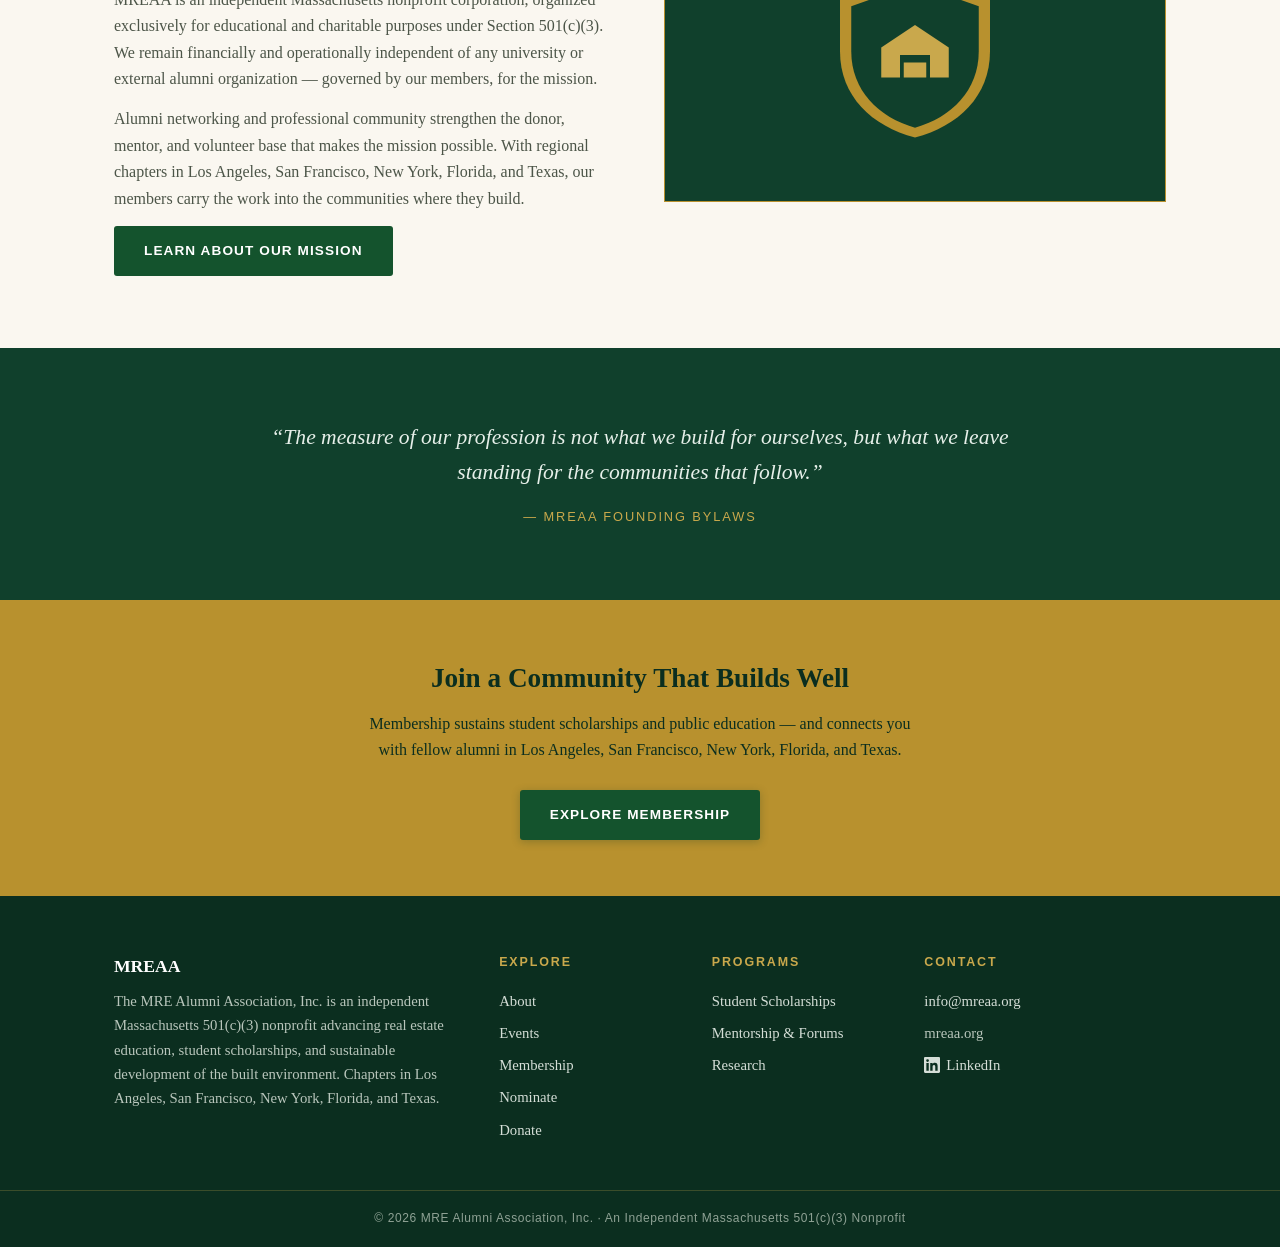
==== commit 0bdde931: "Add files via upload" ====
--- a/index.html
+++ b/index.html
@@ -28,7 +28,8 @@
     <nav class="main" aria-label="Primary">
       <ul>
         <li><a href="index.html" class="active">Home</a></li>
-        <li><a href="about.html">About</a></li>        <li><a href="membership.html">Membership</a></li>
+        <li><a href="about.html">About</a></li>        <li><a href="events">Events</a></li>
+        <li><a href="membership.html">Membership</a></li>
         <li><a href="nominate">Nominate</a></li>
         <li><a href="donate.html" class="btn-nav">Donate</a></li>
       </ul>
@@ -129,7 +130,8 @@
     <div>
       <h4>Explore</h4>
       <ul>
-        <li><a href="about.html">About</a></li>        <li><a href="membership.html">Membership</a></li>
+        <li><a href="about.html">About</a></li>        <li><a href="events">Events</a></li>
+        <li><a href="membership.html">Membership</a></li>
         <li><a href="nominate">Nominate</a></li>
         <li><a href="donate.html">Donate</a></li>
       </ul>
@@ -146,7 +148,7 @@
       <ul>
         <li><a href="mailto:info@mreaa.org">info@mreaa.org</a></li>
         <li>mreaa.org</li>
-        <li><a href="https://www.linkedin.com/company/mreaa" target="_blank" rel="noopener"><svg viewBox="0 0 24 24" width="16" height="16" fill="currentColor" aria-hidden="true" style="vertical-align:-3px;margin-right:6px;"><path d="M20.45 20.45h-3.56v-5.57c0-1.33-.02-3.04-1.85-3.04-1.85 0-2.14 1.45-2.14 2.94v5.67H9.34V9h3.42v1.56h.05c.48-.9 1.64-1.85 3.37-1.85 3.6 0 4.27 2.37 4.27 5.46v6.28zM5.34 7.43a2.06 2.06 0 1 1 0-4.13 2.06 2.06 0 0 1 0 4.13zM7.12 20.45H3.56V9h3.56v11.45zM22.22 0H1.77C.79 0 0 .77 0 1.73v20.54C0 23.23.79 24 1.77 24h20.45c.98 0 1.78-.77 1.78-1.73V1.73C24 .77 23.2 0 22.22 0z"/></svg>LinkedIn</a></li>
+        <li><a href="https://www.linkedin.com/groups/36970002/" target="_blank" rel="noopener"><svg viewBox="0 0 24 24" width="16" height="16" fill="currentColor" aria-hidden="true" style="vertical-align:-3px;margin-right:6px;"><path d="M20.45 20.45h-3.56v-5.57c0-1.33-.02-3.04-1.85-3.04-1.85 0-2.14 1.45-2.14 2.94v5.67H9.34V9h3.42v1.56h.05c.48-.9 1.64-1.85 3.37-1.85 3.6 0 4.27 2.37 4.27 5.46v6.28zM5.34 7.43a2.06 2.06 0 1 1 0-4.13 2.06 2.06 0 0 1 0 4.13zM7.12 20.45H3.56V9h3.56v11.45zM22.22 0H1.77C.79 0 0 .77 0 1.73v20.54C0 23.23.79 24 1.77 24h20.45c.98 0 1.78-.77 1.78-1.73V1.73C24 .77 23.2 0 22.22 0z"/></svg>LinkedIn</a></li>
       </ul>
     </div>
   </div>
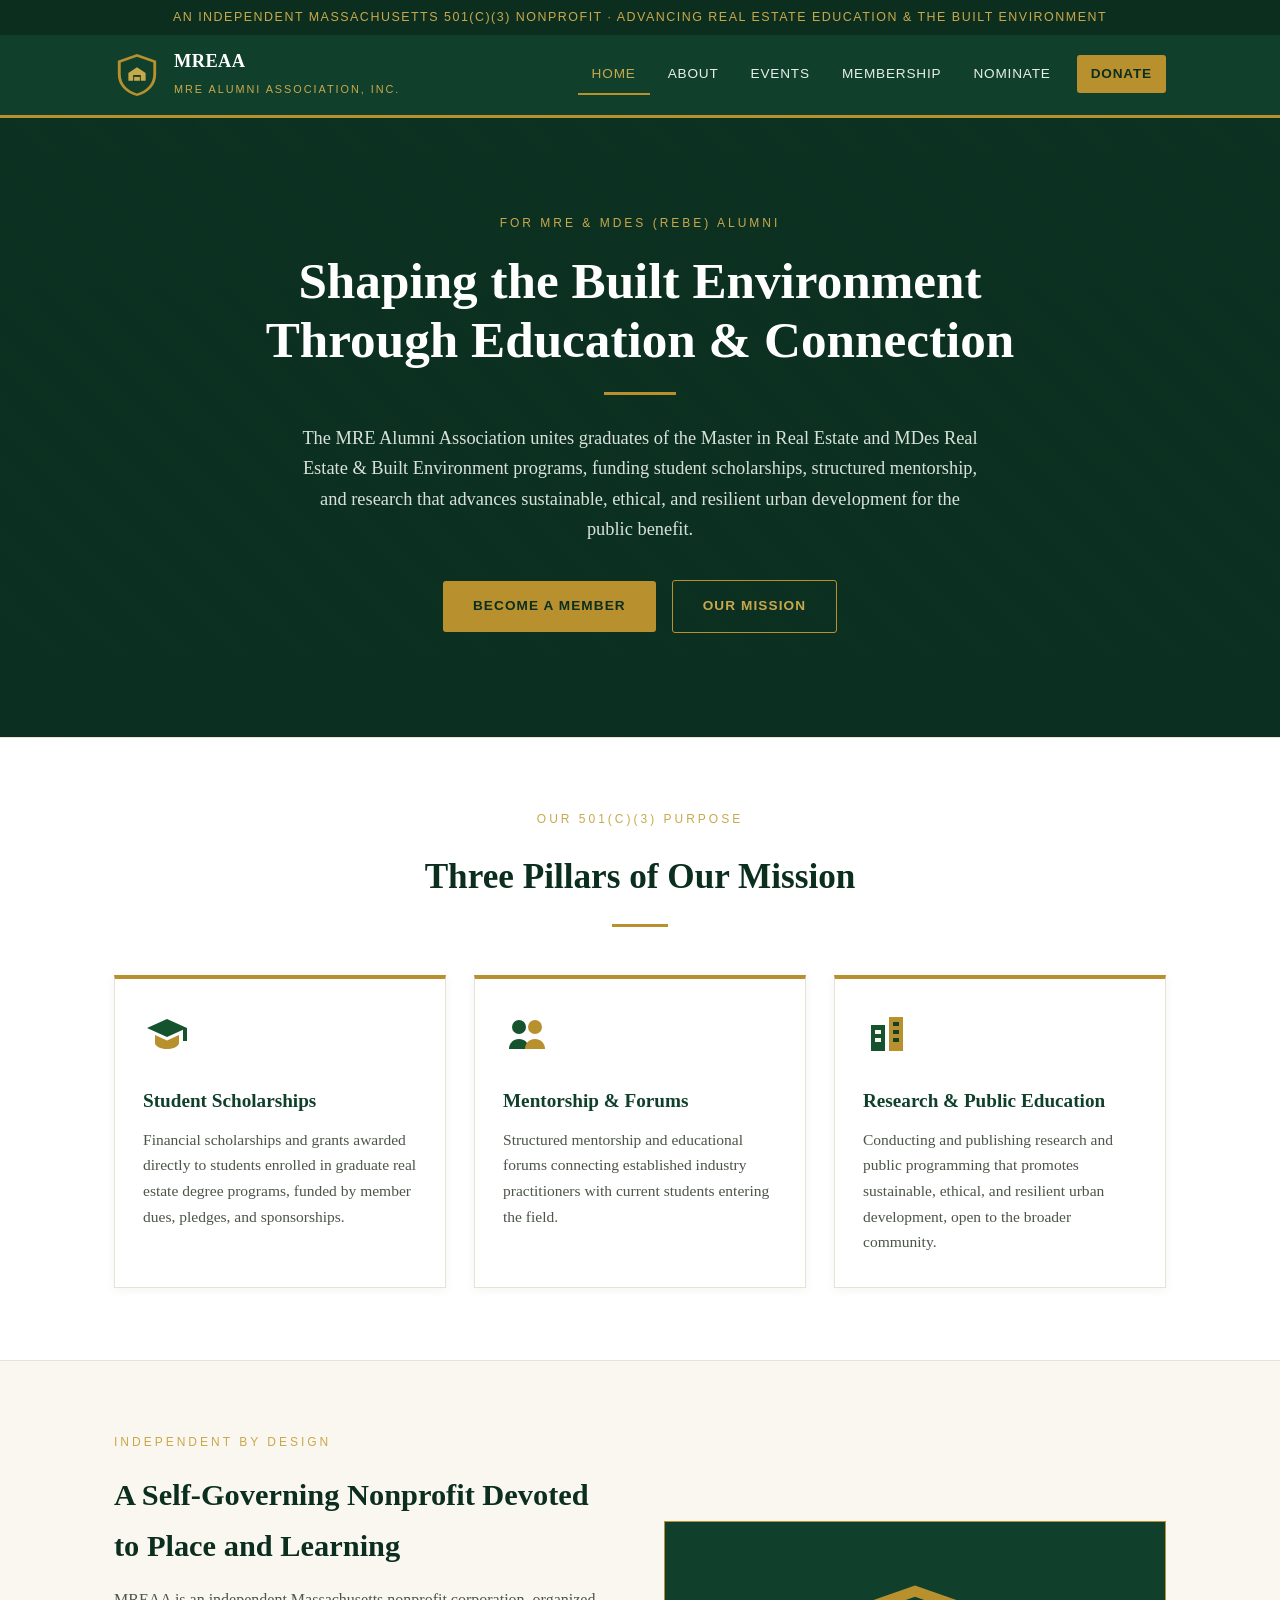
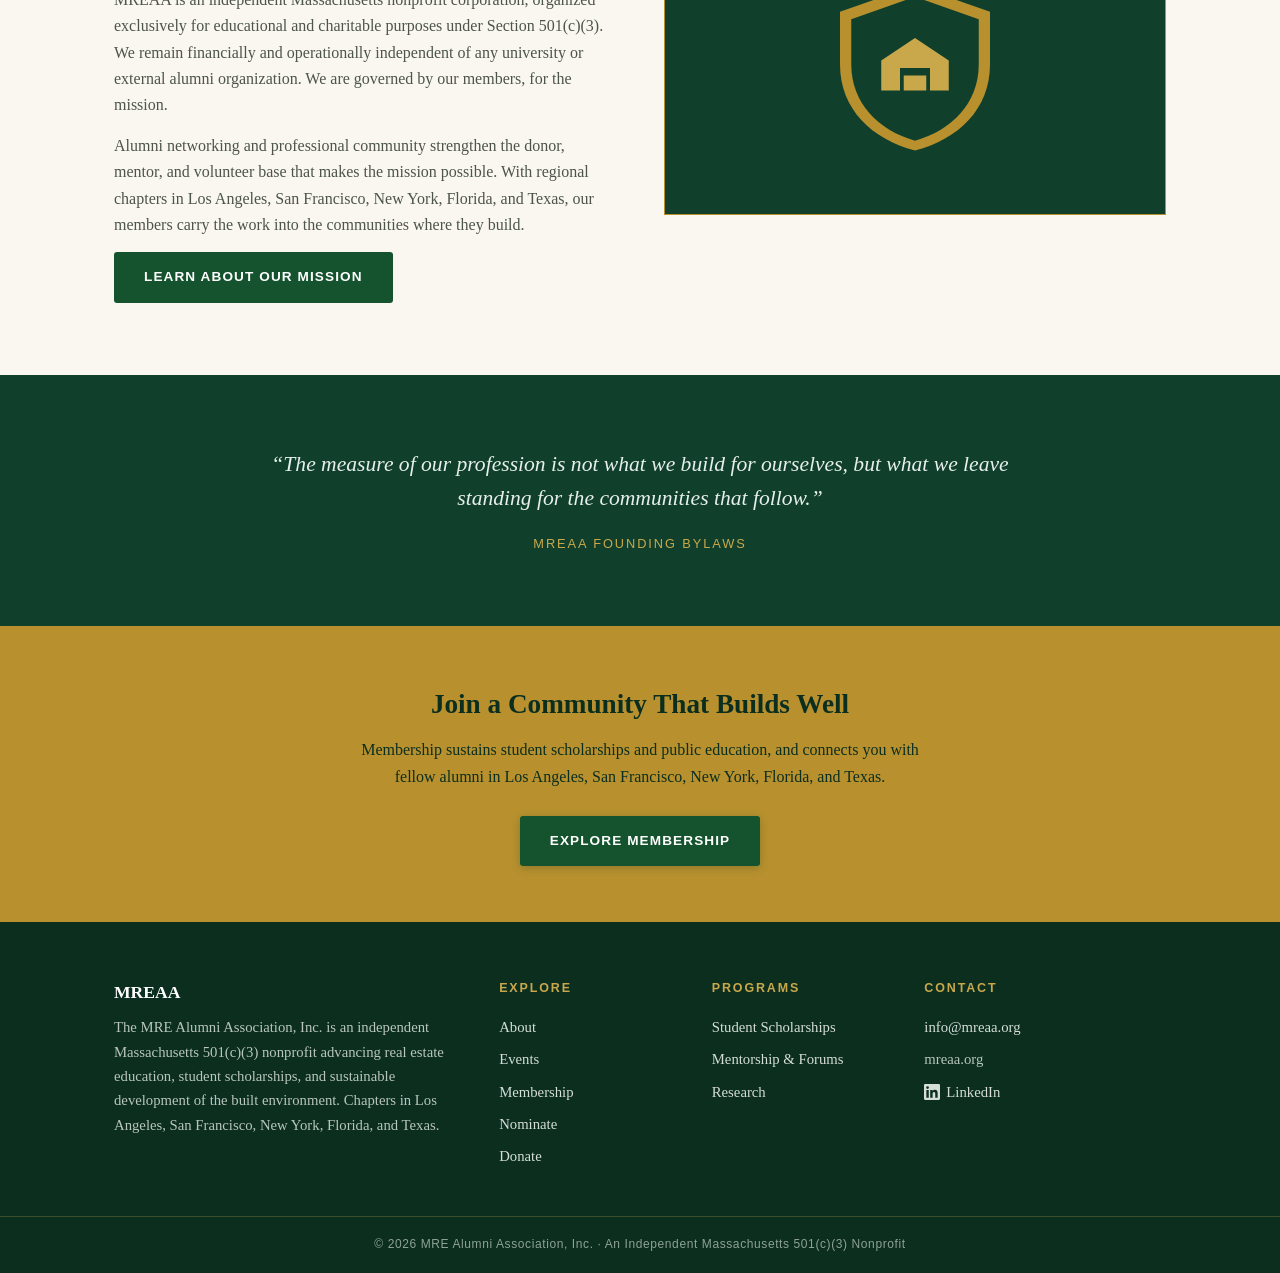
==== commit aa5c80f9: "Add files via upload" ====
--- a/index.html
+++ b/index.html
@@ -3,7 +3,7 @@
 <head>
 <meta charset="UTF-8">
 <meta name="viewport" content="width=device-width, initial-scale=1.0">
-<title>MREAA — MRE Alumni Association, Inc.</title>
+<title>MREAA | MRE Alumni Association, Inc.</title>
 <meta name="description" content="The MRE Alumni Association (MREAA) is an independent Massachusetts 501(c)(3) nonprofit advancing real estate education, student scholarships, and sustainable development of the built environment.">
 <link rel="stylesheet" href="styles.css">
 </head>
@@ -41,7 +41,7 @@
   <span class="kicker">For MRE &amp; MDes (REBE) Alumni</span>
   <h1>Shaping the Built Environment Through Education &amp; Connection</h1>
   <hr class="hero-rule">
-  <p class="lede">The MRE Alumni Association unites graduates of the Master in Real Estate and MDes Real Estate &amp; Built Environment programs — funding student scholarships, structured mentorship, and research that advances sustainable, ethical, and resilient urban development for the public benefit.</p>
+  <p class="lede">The MRE Alumni Association unites graduates of the Master in Real Estate and MDes Real Estate &amp; Built Environment programs, funding student scholarships, structured mentorship, and research that advances sustainable, ethical, and resilient urban development for the public benefit.</p>
   <a class="btn btn-gold" href="membership.html">Become a Member</a>
   <a class="btn btn-outline" href="about.html">Our Mission</a>
 </section>
@@ -80,7 +80,7 @@
           <rect x="30" y="11" width="6" height="4" fill="#10402c"/><rect x="30" y="19" width="6" height="4" fill="#10402c"/><rect x="30" y="27" width="6" height="4" fill="#10402c"/>
         </svg>
         <h3>Research &amp; Public Education</h3>
-        <p>Conducting and publishing research and public programming that promotes sustainable, ethical, and resilient urban development — open to the broader community.</p>
+        <p>Conducting and publishing research and public programming that promotes sustainable, ethical, and resilient urban development, open to the broader community.</p>
       </div>
     </div>
   </div>
@@ -91,7 +91,7 @@
     <div>
       <span class="section-kicker">Independent by Design</span>
       <h2>A Self-Governing Nonprofit Devoted to Place and Learning</h2>
-      <p>MREAA is an independent Massachusetts nonprofit corporation, organized exclusively for educational and charitable purposes under Section 501(c)(3). We remain financially and operationally independent of any university or external alumni organization — governed by our members, for the mission.</p>
+      <p>MREAA is an independent Massachusetts nonprofit corporation, organized exclusively for educational and charitable purposes under Section 501(c)(3). We remain financially and operationally independent of any university or external alumni organization. We are governed by our members, for the mission.</p>
       <p>Alumni networking and professional community strengthen the donor, mentor, and volunteer base that makes the mission possible. With regional chapters in Los Angeles, San Francisco, New York, Florida, and Texas, our members carry the work into the communities where they build.</p>
       <a class="btn btn-green" href="about.html">Learn About Our Mission</a>
     </div>
@@ -110,14 +110,14 @@
   <div class="container">
     <blockquote class="pull">
       “The measure of our profession is not what we build for ourselves, but what we leave standing for the communities that follow.”
-      <footer>— MREAA Founding Bylaws</footer>
+      <footer>MREAA Founding Bylaws</footer>
     </blockquote>
   </div>
 </section>
 
 <div class="cta-strip">
   <h2>Join a Community That Builds Well</h2>
-  <p>Membership sustains student scholarships and public education — and connects you with fellow alumni in Los Angeles, San Francisco, New York, Florida, and Texas.</p>
+  <p>Membership sustains student scholarships and public education, and connects you with fellow alumni in Los Angeles, San Francisco, New York, Florida, and Texas.</p>
   <a class="btn btn-green" href="membership.html">Explore Membership</a>
 </div>
 
